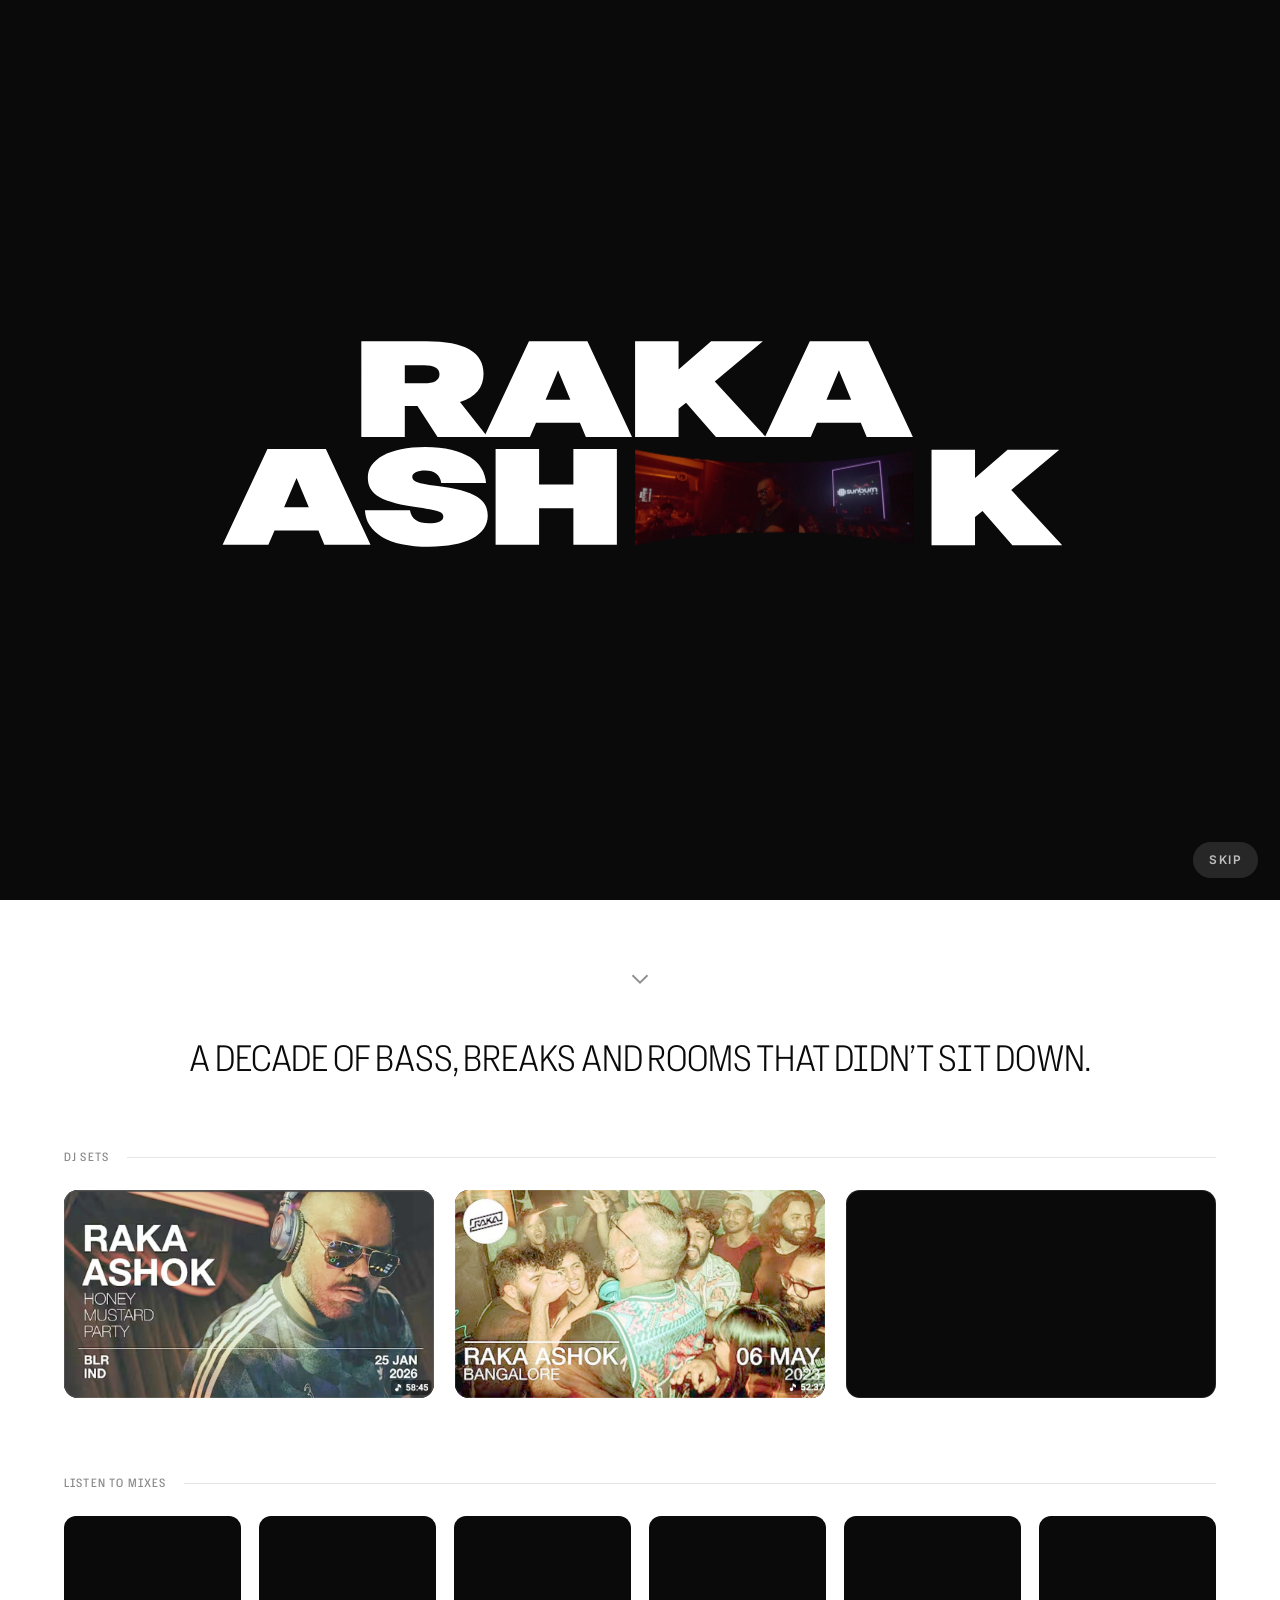
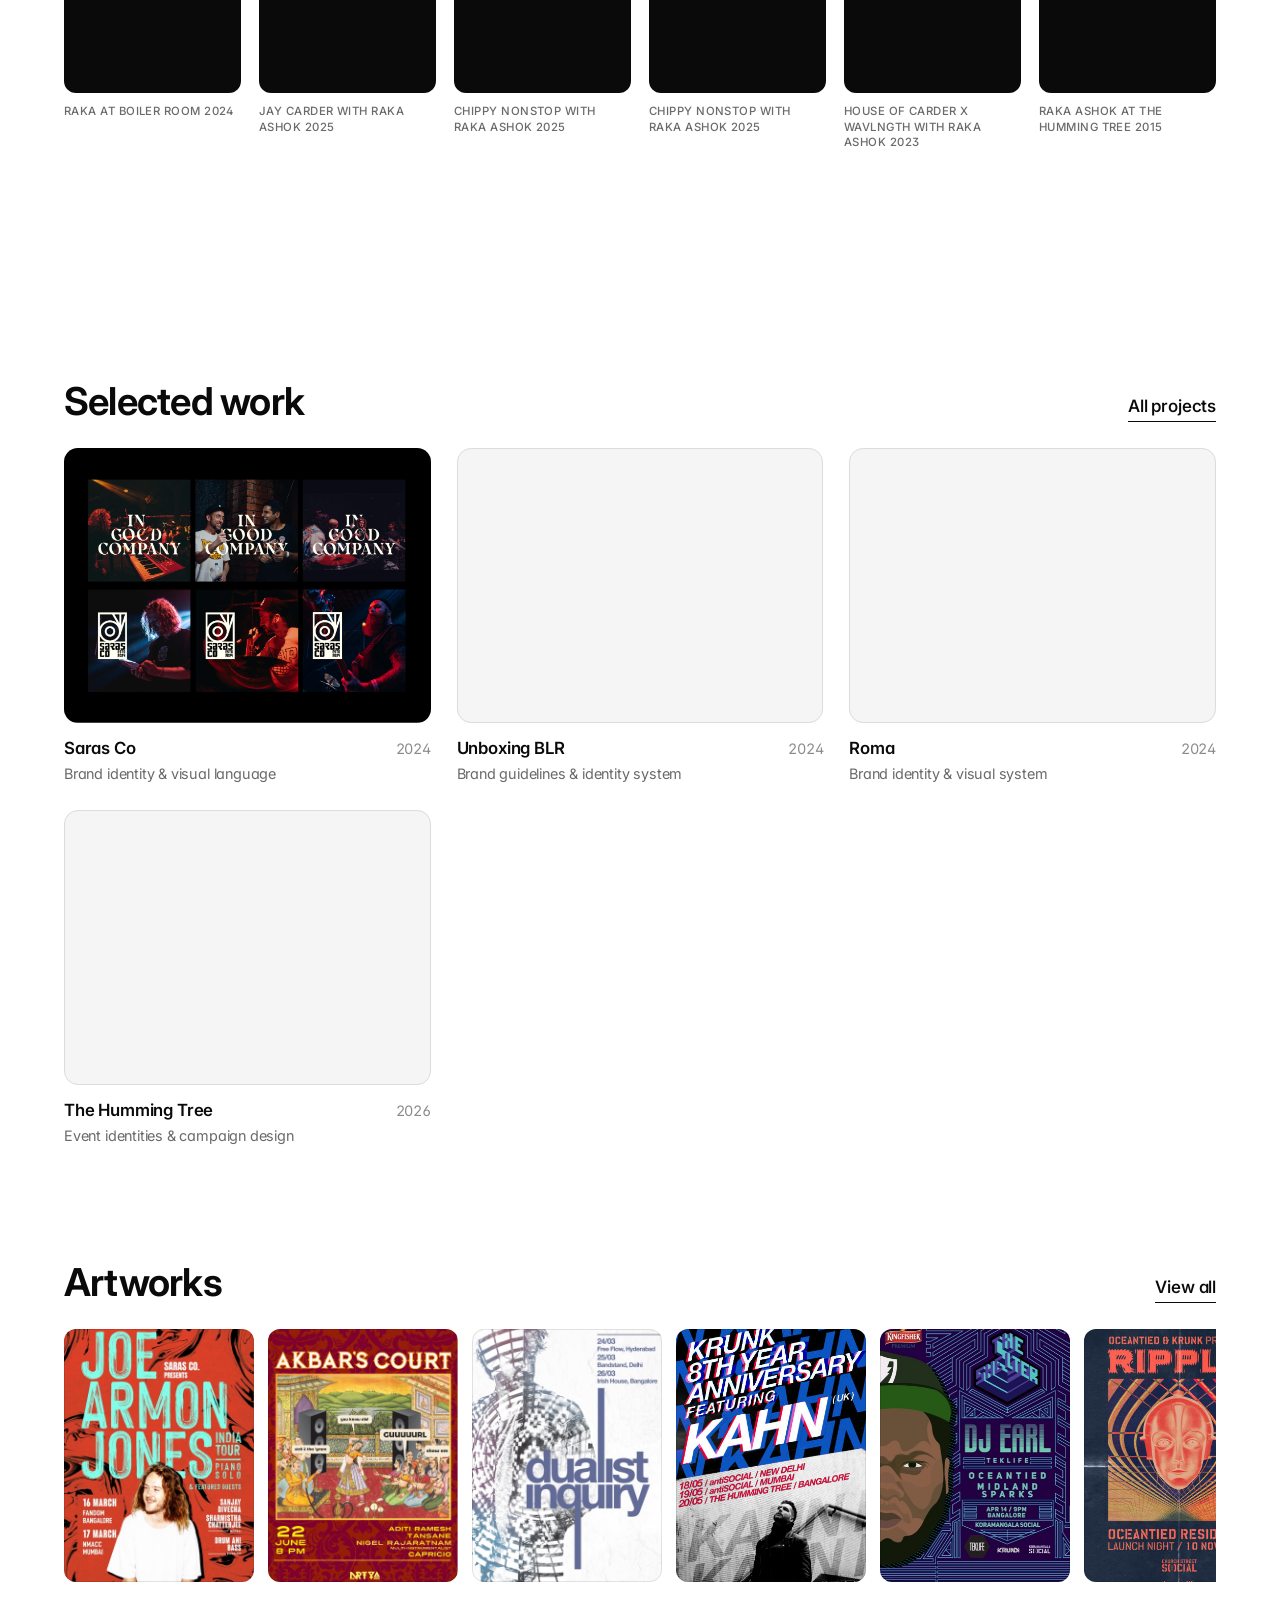
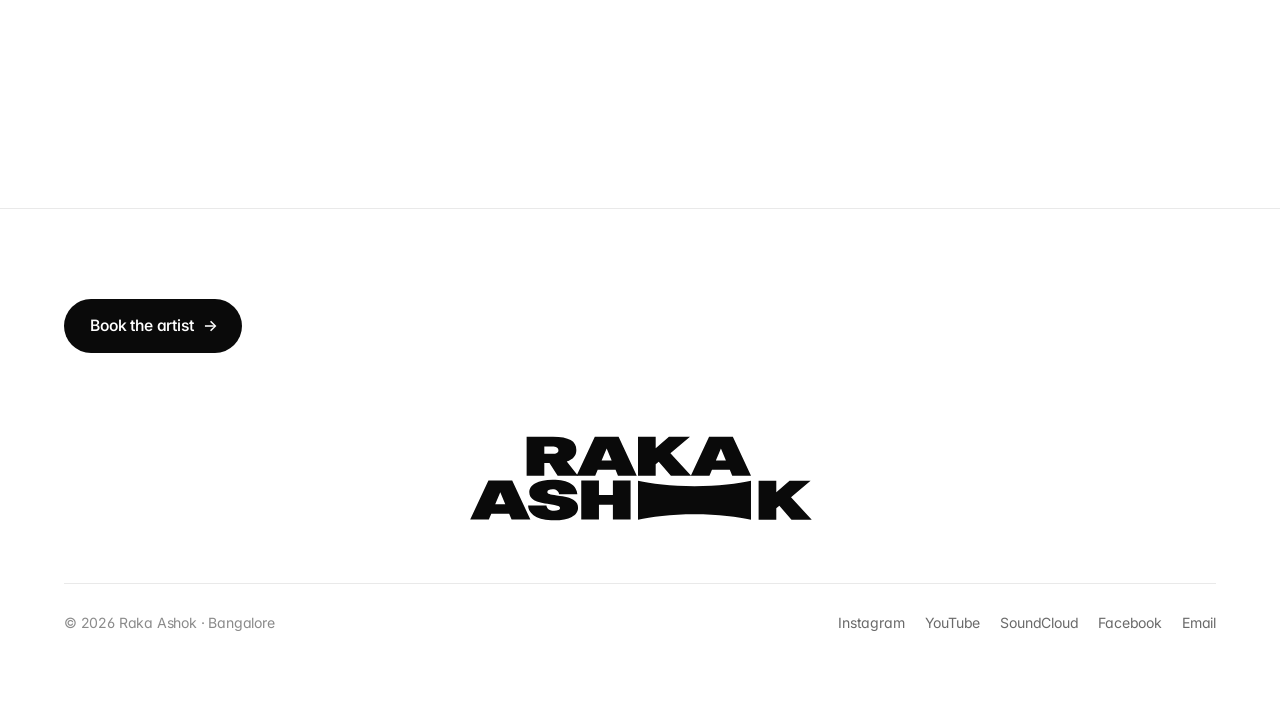
==== index.html @ 62224db3 "Homepage music section + per-song reactive tagline + footer logo - Replace homepage 'What I do' bloc" ====
<!doctype html>
<html lang="en">
<head>
<meta charset="utf-8">
<meta name="viewport" content="width=device-width, initial-scale=1">
<script>try{var t=localStorage.getItem("raka-theme")||(matchMedia("(prefers-color-scheme:dark)").matches?"dark":"light");document.documentElement.setAttribute("data-theme",t);}catch(e){}</script>
<script>try{var d=document.documentElement,p=location.pathname,home=(p===""||p==="/"||/index\.html$/.test(p));if(home){d.classList.add("tag-pending");var force=/intro/.test(location.search);if((force||!sessionStorage.getItem("raka-hero-seen"))&&!matchMedia("(prefers-reduced-motion:reduce)").matches&&!(navigator.connection&&navigator.connection.saveData)){d.classList.add("intro-on");}setTimeout(function(){d.classList.remove("tag-pending","intro-on","letters-in","hero-opening");},9000);}}catch(e){}</script>
<title>Raka Ashok - DJ · Producer · Designer, Bangalore</title>
<meta name="description" content="Raka Ashok - producer, DJ and visual artist from Bangalore. Selected design work and gig posters.">
<link rel="preconnect" href="https://fonts.googleapis.com">
<link rel="preconnect" href="https://fonts.gstatic.com" crossorigin>
<link href="https://fonts.googleapis.com/css2?family=Inter:opsz,wght@14..32,100..900&display=swap" rel="stylesheet">

<link rel="stylesheet" href="css/style.css?v=26">
</head>
<body data-page="home">

<nav class="nav">
  <div class="nav__inner">
    <a class="nav__brand" href="index.html" aria-label="Raka Ashok"><span class="nav__logo"></span></a>
    <div class="nav__links">
      <a class="navlink" data-nav="music" href="music.html">Music</a>
      <a class="navlink" data-nav="work" href="work.html">Design</a>
      <a class="navlink" data-nav="about" href="about.html">About</a>
      <a class="navlink" data-nav="book" href="book.html">Book Now</a>
    </div>
  </div>
</nav>

<header class="hero hero--video">
  <div class="hero__bg"><video class="hero__video" autoplay muted loop playsinline preload="none"></video></div>
  <div class="hero__scrim" aria-hidden="true"></div>
  <div class="hero__frame" aria-hidden="true"></div>
  <h1 class="hero-tagline"><span class="t-line">Local flavor.</span> <span class="t-line">Global sound.<span class="tm">&trade;</span></span></h1>
  <button class="hero-sound" id="hero-sound" type="button" aria-pressed="false" aria-label="Play sound">
    <span class="ico-off" aria-hidden="true"><svg viewBox="0 0 24 24" fill="none" stroke="currentColor" stroke-width="1.7" stroke-linecap="round" stroke-linejoin="round"><path d="M11 5 6 9H2v6h4l5 4z"/><path d="m17 9 6 6M23 9l-6 6"/></svg></span>
    <span class="ico-on" aria-hidden="true"><svg viewBox="0 0 24 24" fill="none" stroke="currentColor" stroke-width="1.7" stroke-linecap="round" stroke-linejoin="round"><path d="M11 5 6 9H2v6h4l5 4z"/><path d="M15.5 8.5a5 5 0 0 1 0 7M19 5a9 9 0 0 1 0 14"/></svg></span>
  </button>
</header>

<section class="section container music-feature">
  <div class="mf-chev reveal" aria-hidden="true">
    <svg viewBox="0 0 24 24"><path d="M6 9l6 6 6-6"/></svg>
  </div>
  <h2 class="mf-headline reveal">A decade of bass, breaks and rooms that didn&rsquo;t sit down.</h2>

  <div class="mf-group">
    <div class="mf-label reveal"><span class="eyebrow">DJ Sets</span><span class="mf-rule"></span></div>
    <div class="setgrid">
      <a class="setcard reveal" href="https://youtu.be/71pNGck-4cw" target="_blank" rel="noopener" data-yt="71pNGck-4cw" aria-label="RAKA ASHOK — Honey Mustard Party (BLR IND, 25 Jan 2026) — watch on YouTube">
        <div class="setcard__media"><img src="assets/sets/honey-mustard.jpg" alt="RAKA ASHOK — Honey Mustard Party, BLR IND, 25 Jan 2026" loading="lazy" decoding="async"></div>
      </a>
      <a class="setcard reveal" href="https://youtu.be/4NB053q6LBg" target="_blank" rel="noopener" data-yt="4NB053q6LBg" aria-label="RAKA ASHOK — Bangalore, 06 May 2023 — watch on YouTube">
        <div class="setcard__media"><img src="assets/sets/bangalore.jpg" alt="RAKA ASHOK — Bangalore, 06 May 2023" loading="lazy" decoding="async"></div>
      </a>
      <a class="setcard reveal" href="https://www.youtube.com/watch?v=XZlwCOrKuPQ" target="_blank" rel="noopener" data-yt="XZlwCOrKuPQ" aria-label="#250 RAKA ASHOK — watch on YouTube">
        <div class="setcard__media"><img src="assets/sets/raka-250.jpg" alt="#250 RAKA ASHOK" loading="lazy" decoding="async"></div>
      </a>
    </div>
  </div>

  <div class="mf-group">
    <div class="mf-label reveal"><span class="eyebrow">Listen to mixes</span><span class="mf-rule"></span></div>
    <div class="mixgrid">
      <a class="mixcard reveal" href="https://on.soundcloud.com/SwQcD4MPHniokV2d7" target="_blank" rel="noopener">
        <div class="mixcard__media"><img src="assets/mixes/boiler-room.jpg" alt="Raka at Boiler Room 2024" loading="lazy" decoding="async"></div>
        <span class="mixcard__cap">Raka at Boiler Room 2024</span>
      </a>
      <a class="mixcard reveal" href="https://on.soundcloud.com/ae4zK8g5uhGb5LLFA" target="_blank" rel="noopener">
        <div class="mixcard__media"><img src="assets/mixes/jay-carder.jpg" alt="Jay Carder with Raka Ashok 2025" loading="lazy" decoding="async"></div>
        <span class="mixcard__cap">Jay Carder with Raka Ashok 2025</span>
      </a>
      <a class="mixcard reveal" href="https://on.soundcloud.com/gCxZFDzhPVhD7sQbA" target="_blank" rel="noopener">
        <div class="mixcard__media"><img src="assets/mixes/chippy-nonstop.jpg" alt="Chippy Nonstop with Raka Ashok 2025" loading="lazy" decoding="async"></div>
        <span class="mixcard__cap">Chippy Nonstop with Raka Ashok 2025</span>
      </a>
      <a class="mixcard reveal" href="https://soundcloud.com/rakaashok" target="_blank" rel="noopener" data-flag="4nc-radio-026">
        <div class="mixcard__media"><img src="assets/mixes/4nc-radio.jpg" alt="4NC¥ Radio 026 — Raka Ashok" loading="lazy" decoding="async"></div>
        <span class="mixcard__cap">Chippy Nonstop with Raka Ashok 2025</span>
      </a>
      <a class="mixcard reveal" href="https://soundcloud.com/jaycarder/house-of-carder-x-wavlngth-with-raka-ashok-310123" target="_blank" rel="noopener">
        <div class="mixcard__media"><img src="assets/mixes/house-of-carder.jpg" alt="House of Carder x Wavlngth with Raka Ashok 2023" loading="lazy" decoding="async"></div>
        <span class="mixcard__cap">House of Carder x Wavlngth with Raka Ashok 2023</span>
      </a>
      <a class="mixcard reveal" href="https://soundcloud.com/rakaashok/raka-vol003-humming-tree" target="_blank" rel="noopener">
        <div class="mixcard__media"><img src="assets/mixes/humming-tree.jpg" alt="Raka Ashok at the Humming Tree 2015" loading="lazy" decoding="async"></div>
        <span class="mixcard__cap">Raka Ashok at the Humming Tree 2015</span>
      </a>
    </div>
  </div>
</section>

<section class="section container">
  <div class="reveal" style="display:flex;justify-content:space-between;align-items:end;gap:20px;margin-bottom:26px">
    <h2 class="h2">Selected work</h2>
    <a class="link-line" href="work.html">All projects</a>
  </div>
  <div class="wtiles" id="work-list"></div>
</section>

<section class="section container" style="padding-top:0">
  <div class="reveal" style="display:flex;justify-content:space-between;align-items:end;gap:20px;margin-bottom:26px">
    <h2 class="h2">Artworks</h2>
    <a class="link-line" href="posters.html">View all</a>
  </div>
  <div class="strip" data-strip></div>
</section>

<footer class="footer">
  <div class="container footer__inner">
    <div class="footer__cta reveal">
      <a class="btn" href="book.html">Book the artist <span class="arr">&rarr;</span></a>
    </div>
  <div class="footer__sign-wrap reveal">
    <span class="footer__sign" role="img" aria-label="Raka Ashok"></span>
  </div>
    <div class="footer__bottom">
      <span>© <span data-year></span> Raka Ashok · Bangalore</span>
      <div class="footer__links">
        <a href="https://www.instagram.com/rakaflacka" target="_blank" rel="noopener">Instagram</a>
        <a href="https://www.youtube.com/rakaashok" target="_blank" rel="noopener">YouTube</a>
        <a href="https://soundcloud.com/rakaashok" target="_blank" rel="noopener">SoundCloud</a>
        <a href="https://www.facebook.com/rakamusic" target="_blank" rel="noopener">Facebook</a>
        <a href="mailto:beatsbyraka@gmail.com">Email</a>
      </div>
    </div>
  </div>
</footer>

<script src="js/data.js?v=4"></script>
<div class="intro" id="intro" aria-hidden="true">
  <div class="intro__stage">
    <div class="lockup intro__lockup">
      <span class="lockup__letters" id="introLetters"></span>
      <span class="lockup__lens" id="introO"></span>
    </div>
    <div class="intro__fly" id="introFly">
      <video id="introVideo" autoplay muted loop playsinline preload="auto"></video>
    </div>
  </div>
  <button class="intro__skip" id="introSkip" type="button">Skip</button>
</div>

<script src="js/site.js?v=3"></script>
<script src="js/intro.js?v=5"></script>
<script src="js/work.js?v=4"></script>
<script src="js/posters.js"></script>
<script src="js/sets-hover.js?v=2"></script>
<iframe id="hero-sc" title="Raka Ashok audio" allow="autoplay" tabindex="-1" aria-hidden="true"
  style="position:fixed;left:-9999px;top:-9999px;width:1px;height:1px;border:0"
  src="https://w.soundcloud.com/player/?url=https%3A%2F%2Fsoundcloud.com%2Frakaashok&visual=false&auto_play=false&buying=false&sharing=false&download=false&show_artwork=false&show_comments=false&show_playcount=false&show_user=false"></iframe>
<script src="js/music.js"></script>
<script src="https://w.soundcloud.com/player/api.js"></script>
<script src="js/react-map.js?v=2"></script>
<script src="js/hero-sound.js?v=7"></script>
</body>
</html>
---- css/style.css ----
/* ============================================================
   Raka Ashok — portfolio
   Swiss / International Typographic system · black & white · Inter
   ============================================================ */

@font-face{font-family:"Hubot Sans VF";font-weight:200 900;font-style:normal;font-display:swap;
  src:url("../assets/fonts/HubotSansVF-subset.woff2") format("woff2")}
@font-face{font-family:"Hubot SemiCond";font-weight:300;font-style:normal;font-display:swap;
  src:url("../assets/fonts/HubotSans_SemiCondensed-Light.ttf") format("truetype")}
@font-face{font-family:"Hubot SemiCond";font-weight:500;font-style:normal;font-display:swap;
  src:url("../assets/fonts/HubotSans_SemiCondensed-Medium.ttf") format("truetype")}
@font-face{font-family:"Hubot SemiCond";font-weight:600;font-style:normal;font-display:swap;
  src:url("../assets/fonts/HubotSans_SemiCondensed-SemiBold.ttf") format("truetype")}

:root{
  --bg:#ffffff;
  --bg-soft:#f5f5f5;
  --ink:#0a0a0a;
  --ink-2:#222222;
  --muted:#8b8b8b;
  --muted-2:#6a6a6a;
  --line:#e9e9e9;
  --fill:#f3f3f3;
  --fill-2:#eaeaea;
  --black:#0a0a0a;
  --btn-bg:#0a0a0a;
  --btn-fg:#ffffff;
  --raised:#ffffff;
  --glass-rgb:255,255,255;
  color-scheme:light;

  --container:1280px;
  --gutter:clamp(20px, 5vw, 64px);
  --radius:999px;
  --img-line:rgba(0,0,0,.1);

  --ease:cubic-bezier(.22,.61,.36,1);

  --fs-display:clamp(2.8rem, 9vw, 6.5rem);
  --fs-h1:clamp(2.2rem, 6.2vw, 4.4rem);
  --fs-h2:clamp(1.5rem, 3.4vw, 2.4rem);
  --fs-lead:clamp(1.1rem, 2.3vw, 1.6rem);
  --fs-body:1.0625rem;
  --fs-cap:0.84rem;
  --fs-label:0.72rem;
}

[data-theme="dark"]{
  --bg:#0b0b0b;
  --bg-soft:#161616;
  --ink:#f4f4f4;
  --ink-2:#dcdcdc;
  --muted:#8f8f8f;
  --muted-2:#b2b2b2;
  --line:#272727;
  --fill:#1a1a1a;
  --fill-2:#262626;
  --btn-bg:#f4f4f4;
  --btn-fg:#0a0a0a;
  --raised:#2c2c2c;
  --img-line:rgba(255,255,255,.1);
  --glass-rgb:14,14,14;
  color-scheme:dark;
}

*,*::before,*::after{box-sizing:border-box;margin:0;padding:0}

html{-webkit-text-size-adjust:100%;scroll-behavior:smooth}

body{
  font-family:"Inter","Inter Placeholder",system-ui,-apple-system,sans-serif;
  font-feature-settings:"cv11","ss01","liga","calt";
  background:var(--bg);
  color:var(--ink);
  font-size:var(--fs-body);
  line-height:1.55;
  letter-spacing:-0.011em;
  -webkit-font-smoothing:antialiased;
  -moz-osx-font-smoothing:grayscale;
  text-rendering:optimizeLegibility;
  transition:background-color .35s var(--ease), color .35s var(--ease);
}

img{display:block;max-width:100%;height:auto}
a{color:inherit;text-decoration:none}
button{font:inherit;color:inherit;cursor:pointer;background:none;border:none}

.container{max-width:var(--container);margin:0 auto;padding-inline:var(--gutter)}

/* ---------- type ---------- */
.eyebrow{
  font-size:var(--fs-label);
  text-transform:uppercase;
  letter-spacing:.16em;
  font-weight:600;
  color:var(--muted);
}
.display{font-size:var(--fs-display);font-weight:700;line-height:.96;letter-spacing:-.035em}
h1,.h1{font-size:var(--fs-h1);font-weight:700;line-height:1.02;letter-spacing:-.03em}
h2,.h2{font-size:var(--fs-h2);font-weight:650;line-height:1.08;letter-spacing:-.02em}
.lead{font-size:var(--fs-lead);line-height:1.32;color:var(--muted-2);font-weight:420;letter-spacing:-.015em;max-width:30ch}
.muted{color:var(--muted)}
.display,h1,.h1,h2,.h2,h3{text-wrap:balance}
p,.lead,figcaption,li,blockquote{text-wrap:pretty}

/* ---------- nav ---------- */
.nav{
  position:sticky;top:0;z-index:50;
  backdrop-filter:saturate(180%) blur(18px);
  -webkit-backdrop-filter:saturate(180%) blur(18px);
  background:rgba(var(--glass-rgb),.72);
  border-bottom:1px solid transparent;
  transition:border-color .3s var(--ease), background .3s var(--ease);
}
.nav.is-scrolled{border-color:var(--line)}
.nav__inner{
  max-width:var(--container);margin:0 auto;
  padding:14px var(--gutter);
  display:flex;align-items:center;justify-content:space-between;gap:12px;flex-wrap:wrap;
}
.nav__brand{
  display:inline-flex;align-items:center;
  padding:6px;border-radius:14px;
  transition:opacity .25s var(--ease), scale .15s var(--ease);
}
.nav__brand:hover{opacity:.7}
.nav__brand:active{scale:.96}
.nav__logo{display:block;height:clamp(26px,3.4vw,34px);aspect-ratio:2130/571;width:auto;
  background-color:var(--ink);
  -webkit-mask:url(../assets/raka-logo.svg) center/contain no-repeat;
  mask:url(../assets/raka-logo.svg) center/contain no-repeat}
.nav__links{display:flex;align-items:center;justify-content:flex-end;gap:clamp(14px,2.2vw,30px);flex-wrap:wrap}
.pill{
  padding:9px 16px;border-radius:var(--radius);
  background:var(--fill);color:var(--ink-2);
  font-size:.92rem;font-weight:500;
  transition:background .22s var(--ease),color .22s var(--ease),transform .22s var(--ease),scale .15s var(--ease);
  white-space:nowrap;
}
.pill:hover{background:var(--fill-2);transform:translateY(-1px)}
.pill:active{scale:.96}
.pill.is-active{background:var(--btn-bg);color:var(--btn-fg)}
.pill--icon{padding:0;width:38px;height:38px;display:inline-flex;align-items:center;justify-content:center}
.pill--icon svg{display:block;width:17px;height:17px}

/* ---------- buttons ---------- */
.btn{
  display:inline-flex;align-items:center;gap:.6em;
  padding:15px 26px;border-radius:var(--radius);
  background:var(--btn-bg);color:var(--btn-fg);font-weight:550;font-size:.98rem;
  letter-spacing:-.01em;
  transition:transform .25s var(--ease),opacity .25s var(--ease),background .25s var(--ease),scale .15s var(--ease);
}
.btn:has(.arr){padding-right:24px}
.btn:hover{transform:translateY(-2px)}
.btn:active{transform:translateY(0);scale:.96}
.btn .arr{transition:transform .3s var(--ease)}
.btn:hover .arr{transform:translateX(4px)}
.btn--ghost{background:transparent;color:var(--ink);border:1px solid var(--line)}
.btn--ghost:hover{background:var(--fill)}

/* ---------- sections / rhythm ---------- */
.section{padding-block:clamp(56px,9vw,130px)}
.page-head{padding-top:clamp(48px,9vw,120px);padding-bottom:clamp(28px,5vw,60px)}
.page-head .lead{margin-top:clamp(18px,2.4vw,30px)}

/* ---------- work / index rows ---------- */
.rows{display:flex;flex-direction:column;gap:10px}
.row{
  display:grid;grid-template-columns:1fr auto;align-items:center;gap:16px;
  padding:clamp(18px,2.6vw,30px) clamp(20px,2.6vw,30px);
  background:var(--fill);border-radius:18px;
  transition:background .28s var(--ease),transform .28s var(--ease);
}
.row:hover{background:var(--fill-2);transform:translateX(4px)}
.row__title{font-size:clamp(1.15rem,2.4vw,1.7rem);font-weight:600;letter-spacing:-.02em}
.row__meta{display:flex;gap:18px;align-items:baseline;color:var(--muted-2);font-size:.95rem}
.row__meta .yr{color:var(--muted)}
.row .arr{color:var(--muted);transition:transform .3s var(--ease),color .3s var(--ease)}
.row:hover .arr{transform:translateX(5px);color:var(--ink)}
.row__role{display:none}
@media(min-width:720px){.row__role{display:inline}}

/* ---------- what I do (services grid) ---------- */
.services{display:grid;grid-template-columns:1fr;gap:1px;margin-top:clamp(22px,3vw,38px);
  background:var(--line);border:1px solid var(--line);border-radius:16px;overflow:hidden}
@media(min-width:680px){.services{grid-template-columns:repeat(2,1fr)}}
@media(min-width:1000px){.services{grid-template-columns:repeat(3,1fr)}}
.service{background:var(--bg);padding:clamp(22px,2.6vw,34px);transition:background .25s var(--ease)}
.service:hover{background:var(--fill)}
.service h3{font-size:1.05rem;font-weight:600;letter-spacing:-.01em;margin-bottom:7px}
.service p{color:var(--muted-2);font-size:.95rem;line-height:1.5}

/* ---------- work page groupings ---------- */
.worklist-group{padding-top:clamp(36px,5vw,60px)}
.worklist-group:first-of-type{padding-top:0}
.worklist-group>.eyebrow{display:block;margin-bottom:16px}

/* ---------- project article ---------- */
.back{display:inline-flex;align-items:center;gap:.5em;color:var(--muted-2);font-size:.92rem;
  transition:color .2s var(--ease),gap .2s var(--ease)}
.back:hover{color:var(--ink);gap:.7em}
.proj-head{padding-top:clamp(30px,5vw,60px);padding-bottom:clamp(34px,6vw,72px)}
.proj-head .display{margin:.18em 0 .35em}
.proj-meta{display:flex;flex-wrap:wrap;gap:10px 26px;color:var(--muted-2);font-size:.95rem;
  border-top:1px solid var(--line);padding-top:22px;margin-top:30px}
.proj-meta span b{font-weight:600;color:var(--ink)}
.proj-intro{font-size:clamp(1.15rem,2.3vw,1.7rem);line-height:1.4;font-weight:420;
  letter-spacing:-.018em;max-width:32ch;color:var(--ink-2)}

.slides{display:flex;flex-direction:column;gap:clamp(46px,8vw,110px);padding-bottom:clamp(40px,7vw,90px)}
.slide{}
.slide__img{
  border-radius:14px;overflow:hidden;background:var(--bg-soft);
  outline:1px solid var(--img-line);outline-offset:-1px;
  box-shadow:0 1px 2px rgba(0,0,0,.02);
}
.slide__img img{width:100%}
.slide__cap{
  display:flex;gap:14px;margin-top:18px;max-width:62ch;
  color:var(--muted-2);font-size:var(--fs-cap);line-height:1.5;letter-spacing:0;
}
.slide__cap .n{flex:none;color:var(--muted);font-variant-numeric:tabular-nums;
  font-weight:500;padding-top:.05em}
.slide--divider .slide__img{border:none;background:none;box-shadow:none}
.slide--divider{text-align:center}

.proj-next{border-top:1px solid var(--line);padding-block:clamp(40px,6vw,80px);
  display:flex;flex-wrap:wrap;align-items:center;justify-content:space-between;gap:24px}

/* ---------- project: grouped sub-identities (The Humming Tree) ---------- */
.tht-group{padding-bottom:clamp(44px,7vw,86px)}
.tht-group .eyebrow{display:block}
.tht-text{font-size:clamp(1.05rem,2.1vw,1.45rem);line-height:1.4;color:var(--ink-2);
  max-width:48ch;margin:12px 0 24px;font-weight:420;letter-spacing:-.015em}
.tht-grid{columns:2;column-gap:clamp(10px,1.4vw,18px)}
@media(min-width:760px){.tht-grid{columns:3}}
.tht-card{break-inside:avoid;margin-bottom:clamp(10px,1.4vw,18px);border-radius:12px;
  overflow:hidden;background:var(--bg-soft);outline:1px solid var(--img-line);outline-offset:-1px}
.tht-card img{display:block;width:100%;height:auto}

/* ---------- posters ---------- */
.posters-bar{
  position:sticky;top:64px;z-index:20;
  display:flex;align-items:center;justify-content:space-between;gap:16px;flex-wrap:wrap;
  padding-block:14px;margin-bottom:8px;
  background:rgba(var(--glass-rgb),.82);backdrop-filter:blur(12px);-webkit-backdrop-filter:blur(12px);
}
.posters-bar .count{color:var(--muted);font-size:.9rem;font-variant-numeric:tabular-nums}
.seg{display:inline-flex;gap:4px;background:var(--fill);padding:4px;border-radius:var(--radius)}
.seg button{
  display:inline-flex;align-items:center;gap:.4em;
  padding:8px 14px;border-radius:var(--radius);font-size:.85rem;font-weight:500;color:var(--muted-2);
  transition:background .2s var(--ease),color .2s var(--ease),scale .15s var(--ease);
}
.seg button:active{scale:.96}
.seg button svg{display:block}
.seg button.is-active{background:var(--raised);color:var(--ink);box-shadow:0 1px 3px rgba(0,0,0,.12)}

.grid{display:grid;gap:clamp(10px,1.4vw,18px)}
.grid[data-view="all"]{grid-template-columns:repeat(2,1fr)}
.grid[data-view="two"]{grid-template-columns:1fr}
@media(min-width:640px){
  .grid[data-view="all"]{grid-template-columns:repeat(3,1fr)}
  .grid[data-view="two"]{grid-template-columns:repeat(2,1fr)}
}
@media(min-width:980px){.grid[data-view="all"]{grid-template-columns:repeat(4,1fr)}}
@media(min-width:1240px){.grid[data-view="all"]{grid-template-columns:repeat(5,1fr)}}

.card{
  position:relative;border-radius:12px;overflow:hidden;cursor:pointer;
  background:var(--bg-soft);outline:1px solid var(--img-line);outline-offset:-1px;
  aspect-ratio:3/4;
}
.grid[data-view="two"] .card{aspect-ratio:auto}
.card__img{width:100%;height:100%;object-fit:cover;
  transition:transform .7s var(--ease);
}
.grid[data-view="two"] .card__img{height:auto;object-fit:contain;background:var(--bg-soft)}
.card:hover .card__img{transform:scale(1.035)}

.card__overlay{
  position:absolute;inset:0;display:flex;flex-direction:column;justify-content:flex-end;
  padding:16px;
  background:linear-gradient(to top,rgba(8,8,8,.82) 0%,rgba(8,8,8,.35) 42%,rgba(8,8,8,0) 72%);
  opacity:0;transition:opacity .35s var(--ease);
  color:#fff;
}
.card:hover .card__overlay,.card:focus-within .card__overlay{opacity:1}
.card__plus{
  position:absolute;top:12px;right:12px;width:26px;height:26px;border-radius:50%;
  background:rgba(255,255,255,.18);backdrop-filter:blur(4px);
  display:flex;align-items:center;justify-content:center;color:#fff;font-size:16px;line-height:1;
  transform:scale(.6) rotate(-90deg);opacity:0;transition:transform .4s var(--ease),opacity .35s var(--ease);
}
.card:hover .card__plus{transform:scale(1) rotate(0);opacity:1}
.card__title{
  font-size:.95rem;font-weight:600;letter-spacing:-.01em;
  transform:translateY(12px);opacity:0;transition:transform .45s var(--ease) .04s,opacity .4s var(--ease) .04s;
}
.card__cap{
  font-size:.8rem;line-height:1.45;color:rgba(255,255,255,.78);margin-top:5px;
  transform:translateY(14px);opacity:0;
  transition:transform .5s var(--ease) .12s,opacity .45s var(--ease) .12s;
  display:-webkit-box;-webkit-line-clamp:4;-webkit-box-orient:vertical;overflow:hidden;
}
.card:hover .card__title,.card:focus-within .card__title,
.card:hover .card__cap,.card:focus-within .card__cap{transform:translateY(0);opacity:1}
.card.is-tapped .card__overlay{opacity:1}
.card.is-tapped .card__title,.card.is-tapped .card__cap{transform:translateY(0);opacity:1}
.card.is-tapped .card__plus{transform:scale(1) rotate(0);opacity:1}

/* ---------- mobile poster stack (≤767px only) ---------- */
.pstack{display:none}
@media(max-width:767px){
  .pstack{display:block}
  .posters-bar{display:none}
  #grid{display:none}
}
.pstack{touch-action:pan-y;outline:none;overflow-x:clip;
  -webkit-user-select:none;user-select:none}
.pstack__stage{position:relative;height:clamp(450px,76vh,720px);margin:6px auto 0}
.pcard{position:absolute;left:50%;top:50%;will-change:transform,opacity;
  transition:transform .62s cubic-bezier(.22,1,.36,1), opacity .45s ease}
.pstack__stage.no-anim .pcard,.pstack__stage.is-dragging .pcard{transition:none}
.pcard img{display:block;height:clamp(360px,58vh,560px);width:auto;max-width:90vw;
  border-radius:5px;background:var(--bg-soft);
  box-shadow:0 1px 2px rgba(0,0,0,.05), 0 16px 34px rgba(0,0,0,.16);
  -webkit-user-drag:none;user-drag:none}
[data-theme="dark"] .pcard img{box-shadow:0 1px 2px rgba(0,0,0,.45), 0 18px 40px rgba(0,0,0,.6)}
.pstack__meta{display:flex;align-items:center;justify-content:space-between;gap:16px;
  max-width:90vw;margin:16px auto 0;color:var(--muted-2)}
.pstack__cap{font-size:.92rem;letter-spacing:-.01em;white-space:nowrap;overflow:hidden;text-overflow:ellipsis}
.pstack__count{font-size:.8rem;color:var(--muted);font-variant-numeric:tabular-nums;flex:none}
.pstack__hint{display:block;text-align:center;color:var(--muted);font-size:.78rem;margin-top:8px}
@media(prefers-reduced-motion:reduce){.pcard{transition:opacity .3s ease}}

/* ---------- lightbox ---------- */
.lb{
  position:fixed;inset:0;z-index:100;display:none;
  background:rgba(8,8,8,.97);
  flex-direction:column;
  opacity:0;transition:opacity .35s var(--ease);
}
.lb.is-open{display:flex;opacity:1}
.lb__top{display:flex;align-items:center;justify-content:space-between;
  padding:18px clamp(16px,4vw,40px);color:rgba(255,255,255,.7);font-size:.85rem;
  font-variant-numeric:tabular-nums;flex:none}
.lb__close{width:40px;height:40px;border-radius:50%;background:rgba(255,255,255,.1);
  display:flex;align-items:center;justify-content:center;color:#fff;
  transition:background .2s var(--ease),transform .2s var(--ease)}
.lb__close:hover{background:rgba(255,255,255,.22);transform:rotate(90deg)}
.lb__stage{flex:1;display:flex;align-items:center;justify-content:center;
  position:relative;padding:0 clamp(8px,5vw,80px);min-height:0}
.lb__img{max-width:100%;max-height:100%;object-fit:contain;border-radius:6px;
  box-shadow:0 30px 80px rgba(0,0,0,.5);
  opacity:0;transform:scale(.97);transition:opacity .45s var(--ease),transform .55s var(--ease)}
.lb__img.is-in{opacity:1;transform:scale(1)}
.lb__nav{position:absolute;top:50%;transform:translateY(-50%);
  width:clamp(40px,6vw,54px);height:clamp(40px,6vw,54px);border-radius:50%;
  background:rgba(255,255,255,.1);color:#fff;display:flex;align-items:center;justify-content:center;
  transition:background .2s var(--ease)}
.lb__nav:hover{background:rgba(255,255,255,.24)}
.lb__nav--prev{left:clamp(8px,2vw,26px)}
.lb__nav--next{right:clamp(8px,2vw,26px)}
.lb__cap{flex:none;text-align:center;color:#fff;padding:20px clamp(16px,5vw,40px) 34px;
  max-width:64ch;margin:0 auto}
.lb__cap h3{font-size:1.05rem;font-weight:600;letter-spacing:-.01em;
  opacity:0;transform:translateY(10px);transition:opacity .5s var(--ease) .1s,transform .5s var(--ease) .1s}
.lb__cap p{font-size:.9rem;color:rgba(255,255,255,.72);line-height:1.5;margin-top:6px;
  opacity:0;transform:translateY(12px);transition:opacity .55s var(--ease) .2s,transform .55s var(--ease) .2s}
.lb.cap-in .lb__cap h3,.lb.cap-in .lb__cap p{opacity:1;transform:translateY(0)}

/* ---------- about ---------- */
.about-grid{display:grid;gap:clamp(34px,5vw,64px);grid-template-columns:1fr}
@media(min-width:900px){.about-grid{grid-template-columns:1.4fr .9fr}}
.about-body p{font-size:clamp(1.15rem,2.2vw,1.6rem);line-height:1.42;letter-spacing:-.018em;
  color:var(--ink-2);font-weight:420;max-width:34ch}
.about-body p+p{margin-top:1.1em}
.facts{border-top:1px solid var(--line)}
.fact{display:grid;grid-template-columns:1fr 1.4fr;gap:14px;padding:16px 0;border-bottom:1px solid var(--line)}
.fact dt{font-size:var(--fs-label);text-transform:uppercase;letter-spacing:.12em;color:var(--muted);font-weight:600}
.fact dd{font-size:.98rem;color:var(--ink-2)}
.fact dd a{border-bottom:1px solid var(--line);transition:border-color .2s}
.fact dd a:hover{border-color:var(--ink)}

/* ---------- form ---------- */
.form{display:grid;gap:22px;max-width:620px}
.field{display:flex;flex-direction:column;gap:9px}
.field label{font-size:var(--fs-label);text-transform:uppercase;letter-spacing:.12em;color:var(--muted-2);font-weight:600}
.field input,.field textarea,.field select{
  font:inherit;color:var(--ink);background:var(--fill);border:1px solid transparent;
  border-radius:14px;padding:15px 18px;transition:border-color .2s var(--ease),background .2s var(--ease);
}
.field input:focus,.field textarea:focus,.field select:focus{
  outline:none;border-color:var(--ink);background:var(--bg)}
.field textarea{resize:vertical;min-height:130px}
.field--row{display:grid;gap:22px}
@media(min-width:620px){.field--row{grid-template-columns:1fr 1fr}}
.form__note{color:var(--muted);font-size:.9rem}
.form__ok{display:none;padding:18px 20px;border-radius:14px;background:var(--btn-bg);color:var(--btn-fg);font-size:.95rem}
.form__ok.show{display:block;animation:rise .5s var(--ease)}

/* ---------- featured strip (home) ---------- */
.strip{display:grid;grid-auto-flow:column;grid-auto-columns:minmax(190px,1fr);gap:14px;
  overflow-x:auto;scroll-snap-type:x mandatory;padding-bottom:8px;
  scrollbar-width:none}
.strip::-webkit-scrollbar{display:none}
.strip .card{scroll-snap-align:start}

/* ---------- footer ---------- */
.footer{border-top:1px solid var(--line);margin-top:clamp(40px,8vw,120px)}
.footer__inner{padding-block:clamp(48px,7vw,90px);display:grid;gap:40px}
.footer__cta{display:flex;flex-wrap:wrap;align-items:end;justify-content:space-between;gap:28px}
.footer__cta h2{max-width:14ch}
.footer__bottom{display:flex;flex-wrap:wrap;gap:14px 28px;justify-content:space-between;
  align-items:center;border-top:1px solid var(--line);padding-top:28px;color:var(--muted);font-size:.88rem}
.footer__links{display:flex;gap:20px;flex-wrap:wrap}
.footer__links a{color:var(--muted-2);transition:color .2s}
.footer__links a:hover{color:var(--ink)}
.footer__sign-wrap{display:flex;justify-content:center;padding:clamp(14px,3.5vw,40px) 0 clamp(6px,1.6vw,14px)}
.footer__sign{display:block;width:clamp(190px,34vw,360px);aspect-ratio:2130/571;max-width:84vw;
  background-color:var(--ink);
  -webkit-mask:url(../assets/raka-logo.svg) center/contain no-repeat;
  mask:url(../assets/raka-logo.svg) center/contain no-repeat}

/* ---------- scroll reveal ---------- */
.reveal{opacity:0;transform:translateY(22px);transition:opacity .8s var(--ease),transform .8s var(--ease)}
.reveal.in{opacity:1;transform:none}
@media(prefers-reduced-motion:reduce){
  .reveal{opacity:1;transform:none;transition:none}
  *{scroll-behavior:auto!important}
}

@keyframes rise{from{opacity:0;transform:translateY(10px)}to{opacity:1;transform:none}}

/* ---------- misc ---------- */
.hero{padding-top:clamp(46px,11vw,140px);padding-bottom:clamp(40px,8vw,90px);
  min-height:clamp(440px,64vh,760px);display:flex;flex-direction:column;justify-content:center;
  align-items:center;text-align:center}
.hero .lead{margin-top:clamp(20px,3vw,38px);max-width:36ch}
.hero>.reveal:nth-child(2){transition-delay:.08s}
.hero>.reveal:nth-child(3){transition-delay:.16s}
.hero-tagline{font-family:"Hubot Sans VF","Hubot SemiCond","Inter",system-ui,sans-serif;font-weight:300;font-variation-settings:"wght" 300;
  text-transform:uppercase;font-size:clamp(2.6rem,8.5vw,6.4rem);line-height:.96;
  letter-spacing:-.005em;color:var(--ink);text-wrap:balance}
.hero-tagline .tm{font-size:.26em;font-weight:300;vertical-align:super;margin-left:-.06em}
.hero-tagline .t-line{display:inline}
@media(max-width:768px){.hero-tagline .t-line{display:block}}
.hero-tagline.reveal{opacity:0;transform:translateY(20px);
  transition:opacity 1.1s var(--ease) .35s, transform 1.1s var(--ease) .35s}
.hero-tagline.reveal.in{opacity:1;transform:none}
.link-line{display:inline-flex;align-items:center;gap:.45em;font-weight:550;
  border-bottom:1px solid var(--ink);padding-bottom:2px;transition:gap .25s var(--ease)}
.link-line:hover{gap:.75em}
.divider-rule{height:1px;background:var(--line);border:0;margin:0}
.stack-sm{display:flex;flex-direction:column;gap:6px}

/* ---------- about: listen / soundcloud ---------- */
.listen{padding-top:clamp(40px,6vw,80px)}
.sc-embed{border-radius:14px;overflow:hidden;border:1px solid var(--line);
  background:var(--bg-soft);margin:16px 0 16px}
.sc-embed iframe{display:block;width:100%;height:420px;border:0}

/* ---------- about hero (a photo, seen first) ---------- */
.about-hero{margin-top:clamp(18px,2.6vw,30px)}
.about-hero img{width:100%;aspect-ratio:16/9;object-fit:cover;border-radius:16px;
  outline:1px solid var(--img-line);outline-offset:-1px;background:var(--bg-soft);display:block}

/* ---------- client belt (auto-scroll wordmark marquee, fading edges) ---------- */
.belt-section{padding-top:clamp(40px,6vw,80px)}
.belt{position:relative;overflow:hidden;margin-top:14px;padding-block:6px;
  -webkit-mask-image:linear-gradient(90deg,transparent 0,#000 7%,#000 93%,transparent 100%);
  mask-image:linear-gradient(90deg,transparent 0,#000 7%,#000 93%,transparent 100%)}
.belt__track{display:flex;width:max-content;animation:belt 55s linear infinite}
.belt:hover .belt__track{animation-play-state:paused}
.belt__item{display:inline-flex;align-items:center;white-space:nowrap;
  font-size:clamp(1.05rem,2.4vw,1.7rem);font-weight:600;letter-spacing:-.022em;color:var(--ink)}
.belt__item::before{content:"·";color:var(--muted);font-weight:400;
  margin:0 clamp(18px,2.6vw,38px)}
.belt__logo{height:26px;width:auto;max-width:96px;object-fit:contain;margin-right:11px;flex:none;
  opacity:.85}
.belt__name{white-space:nowrap}
@keyframes belt{from{transform:translateX(0)}to{transform:translateX(-50%)}}
@media(prefers-reduced-motion:reduce){.belt__track{animation:none}}

/* ---------- music tiles ---------- */
.music-grid{display:grid;grid-template-columns:repeat(2,1fr);gap:clamp(12px,1.6vw,20px);margin:18px 0 18px}
@media(min-width:640px){.music-grid{grid-template-columns:repeat(3,1fr)}}
@media(min-width:980px){.music-grid{grid-template-columns:repeat(4,1fr)}}
.mtile{cursor:pointer;text-align:left;display:block;width:100%}
.mtile__art{position:relative;display:block;aspect-ratio:1/1;border-radius:12px;overflow:hidden;
  background:var(--bg-soft);outline:1px solid var(--img-line);outline-offset:-1px}
.mtile__art img{width:100%;height:100%;object-fit:cover;transition:transform .6s var(--ease)}
.mtile:hover .mtile__art img{transform:scale(1.05)}
.mtile__play{position:absolute;inset:0;display:flex;align-items:center;justify-content:center;
  background:rgba(8,8,8,.26);opacity:0;transition:opacity .3s var(--ease)}
.mtile:hover .mtile__play,.mtile:focus-visible .mtile__play,.mtile.is-playing .mtile__play{opacity:1}
.mtile__play>span{width:50px;height:50px;border-radius:50%;background:rgba(255,255,255,.94);
  color:#0a0a0a;display:flex;align-items:center;justify-content:center;padding-left:3px;
  transform:scale(.8);transition:transform .3s var(--ease)}
.mtile:hover .mtile__play>span,.mtile.is-playing .mtile__play>span{transform:scale(1)}
.mtile__title{display:block;margin-top:11px;font-weight:550;font-size:.95rem;
  letter-spacing:-.01em;line-height:1.28}
.mtile.is-playing .mtile__title{text-decoration:underline;text-underline-offset:3px}
.mtile__meta{display:block;color:var(--muted);font-size:.8rem;margin-top:3px;
  font-variant-numeric:tabular-nums}

/* ---------- sticky soundcloud player ---------- */
.player{position:fixed;left:0;right:0;bottom:0;z-index:90;transform:translateY(125%);
  transition:transform .45s var(--ease);background:rgba(var(--glass-rgb),.97);
  backdrop-filter:saturate(160%) blur(12px);-webkit-backdrop-filter:saturate(160%) blur(12px);
  border-top:1px solid var(--line);box-shadow:0 -10px 40px rgba(0,0,0,.08)}
.player.show{transform:none}
.player__inner{max-width:var(--container);margin:0 auto;padding:10px var(--gutter);
  display:flex;align-items:center;gap:14px}
.player__inner iframe{flex:1;display:block;height:120px;border:0;border-radius:10px;min-width:0}
.player__close{flex:none;width:38px;height:38px;border-radius:50%;background:var(--fill);
  display:flex;align-items:center;justify-content:center;color:var(--ink);
  transition:background .2s var(--ease),transform .2s var(--ease)}
.player__close:hover{background:var(--fill-2);transform:rotate(90deg)}
body.player-open{padding-bottom:148px}
@media(max-width:768px){
  .player{backdrop-filter:none;-webkit-backdrop-filter:none;background:var(--bg)}
  .player__inner iframe{height:110px}
  body.player-open{padding-bottom:138px}
}

/* dark mode: lift grayscale client logos so they read on dark bg */
[data-theme="dark"] .belt__logo{filter:invert(1) grayscale(1) brightness(1.7) contrast(1.1)}

/* ---------- about: live / on-stage gallery ---------- */
.live{padding-top:clamp(40px,6vw,80px)}
.live-hero{border-radius:14px;overflow:hidden;background:var(--bg-soft);
  aspect-ratio:16/9;margin:16px 0 6px;outline:1px solid var(--img-line);outline-offset:-1px}
.live-hero img{width:100%;height:100%;object-fit:cover}
.live-cap{color:var(--muted);font-size:var(--fs-cap);margin:0 0 18px}
.live-grid{display:grid;grid-template-columns:repeat(2,1fr);gap:clamp(8px,1.1vw,14px)}
@media(min-width:760px){.live-grid{grid-template-columns:repeat(3,1fr)}}
.live-grid figure{overflow:hidden;border-radius:12px;background:var(--bg-soft);
  aspect-ratio:3/2;outline:1px solid var(--img-line);outline-offset:-1px}
.live-grid img{width:100%;height:100%;object-fit:cover;transition:transform .7s var(--ease)}
.live-grid figure:hover img{transform:scale(1.045)}

/* mobile: drop backdrop blur (cheap repaints = smoother scroll) */
@media(max-width:768px){
  .nav{backdrop-filter:none;-webkit-backdrop-filter:none;background:rgba(var(--glass-rgb),.94)}
  .posters-bar{backdrop-filter:none;-webkit-backdrop-filter:none;background:var(--bg);top:58px}
}


/* ============================================================
   RAKA ASHOK - full-bleed video hero
   ============================================================ */
.hero--video{position:relative;width:100%;min-height:100svh;padding:0;overflow:hidden;
  margin-top:calc(-1 * var(--nav-h,64px));
  display:flex;align-items:center;justify-content:center;text-align:center}
.hero__bg{position:absolute;inset:0;z-index:1;background:#0a0a0a}
.hero__video{width:100%;height:100%;object-fit:cover;display:block}
.hero__scrim{position:absolute;inset:0;z-index:2;pointer-events:none;
  background:linear-gradient(180deg,rgba(0,0,0,.5) 0%,rgba(0,0,0,.12) 26%,rgba(0,0,0,.12) 60%,rgba(0,0,0,.62) 100%),
             radial-gradient(130% 90% at 50% 42%,rgba(0,0,0,0) 38%,rgba(0,0,0,.42) 100%)}
.hero__frame{position:absolute;inset:clamp(16px,3vw,40px);z-index:3;pointer-events:none}
.hero__frame::before,.hero__frame::after{content:"";position:absolute;
  width:clamp(26px,3.6vw,54px);height:clamp(26px,3.6vw,54px);border:2px solid rgba(255,255,255,.92)}
.hero__frame::before{top:0;right:0;border-left:0;border-bottom:0}
.hero__frame::after{bottom:0;left:0;border-right:0;border-top:0}
.hero--video .hero-tagline{position:relative;z-index:4;color:#fff;max-width:none;
  font-size:clamp(1.7rem,5vw,4.4rem);line-height:1.04;
  text-shadow:0 2px 40px rgba(0,0,0,.45);padding:0 clamp(20px,5vw,64px)}

/* staged tagline reveal */
.hero-tagline{transition:opacity 1s var(--ease), transform 1s var(--ease)}
html.tag-pending .hero-tagline{opacity:0;transform:translateY(16px)}

/* first-visit cinematic entrance (the loader moment) */
html.hero-intro .hero__video{animation:heroVid 1800ms var(--ease) both}
@keyframes heroVid{from{transform:scale(1.14);filter:blur(8px) brightness(.55)}to{transform:scale(1);filter:none}}
html.hero-intro .hero__frame{opacity:0;animation:heroFade 700ms var(--ease) 850ms both}
@keyframes heroFade{to{opacity:1}}

/* nav transparent over the hero (home, at top) */
body[data-page="home"] .nav:not(.is-scrolled){background:transparent;backdrop-filter:none;-webkit-backdrop-filter:none;border-color:transparent}
body[data-page="home"] .nav:not(.is-scrolled) .nav__logo{background:#fff}
body[data-page="home"] .nav:not(.is-scrolled) .navlink{color:rgba(255,255,255,.85)}
body[data-page="home"] .nav:not(.is-scrolled) .navlink:hover,body[data-page="home"] .nav:not(.is-scrolled) .navlink.is-active{color:#fff}

@media(prefers-reduced-motion:reduce){
  html.hero-intro .hero__video{animation:none}
  html.tag-pending .hero-tagline{opacity:1;transform:none}
}


/* ============================================================
   RAKA ASHOK - first-visit loader (flip -> open to full-bleed)
   ============================================================ */
.lockup{position:relative;display:block;width:100%;aspect-ratio:2130/571;line-height:0}
.lockup__letters{position:absolute;inset:0;background:var(--ink);
  -webkit-mask:url(../assets/raka-logo-letters.svg) center/contain no-repeat;
  mask:url(../assets/raka-logo-letters.svg) center/contain no-repeat}
.lockup__lens{position:absolute;left:49.441%;top:49.855%;width:31.559%;height:40.549%;overflow:hidden;
  -webkit-mask:url(../assets/raka-portal.svg) center/contain no-repeat;
  mask:url(../assets/raka-portal.svg) center/contain no-repeat}
.lockup__lens video{width:100%;height:100%;object-fit:cover;display:block}

#intro{display:none}
html.intro-on #intro{display:block}
html.intro-on,html.intro-on body{overflow:hidden}
.intro{position:fixed;inset:0;z-index:200;background:#0a0a0a;transition:opacity .55s var(--ease)}
.intro.is-out{opacity:0;pointer-events:none}
.intro__stage{position:absolute;inset:0;perspective:1500px}
.intro__lockup{position:absolute;left:50%;top:50%;transform:translate(-50%,-50%);width:min(880px,90vw)}
.intro__lockup .lockup__letters{background:#fff;opacity:0}
html.letters-in .intro__lockup .lockup__letters{opacity:1;transition:opacity .6s var(--ease)}
.intro__fly{position:absolute;left:50%;top:50%;transform:translate(-50%,-50%);
  width:min(66vmin,560px);aspect-ratio:672.206/231.533;overflow:hidden;background:#000;
  transform-style:preserve-3d;backface-visibility:hidden;will-change:transform,filter;
  -webkit-mask:url(../assets/raka-portal.svg) center/contain no-repeat;
  mask:url(../assets/raka-portal.svg) center/contain no-repeat}
.intro__fly video{width:100%;height:100%;object-fit:cover;display:block}
.intro__skip{position:fixed;bottom:22px;right:22px;z-index:201;font-size:.74rem;letter-spacing:.12em;
  text-transform:uppercase;font-weight:600;color:rgba(255,255,255,.7);background:rgba(255,255,255,.12);
  padding:9px 16px;border-radius:999px;transition:color .2s var(--ease),background .2s var(--ease),scale .15s var(--ease)}
.intro__skip:hover{color:#fff;background:rgba(255,255,255,.2)}
.intro__skip:active{scale:.96}

/* hero subtle forward-zoom as the O opens into it */
html.hero-opening .hero__video{animation:heroOpen 900ms var(--ease) both}
@keyframes heroOpen{from{transform:scale(1.12)}to{transform:scale(1)}}

@media(prefers-reduced-motion:reduce){#intro{display:none!important}}

/* ---------- nav: plain-type links + theme toggle revealed on scroll ---------- */
.navlink{font-size:.95rem;font-weight:500;color:var(--ink-2);letter-spacing:-.01em;white-space:nowrap;transition:color .2s var(--ease)}
.navlink:hover{color:var(--ink)}
.navlink.is-active{color:var(--ink);font-weight:600}
#theme-toggle{width:34px;height:34px;display:none;align-items:center;justify-content:center;
  color:var(--ink-2);background:none;border:0;cursor:pointer;transition:color .2s var(--ease)}
#theme-toggle svg{display:block;width:18px;height:18px}
#theme-toggle:hover{color:var(--ink)}
.nav.is-scrolled #theme-toggle{display:inline-flex;animation:tgIn .3s var(--ease)}
@keyframes tgIn{from{opacity:0;transform:scale(.85)}to{opacity:1;transform:none}}
@media(max-width:560px){.nav__inner{padding-left:18px;padding-right:18px}.nav__links{gap:14px}.navlink{font-size:.82rem;letter-spacing:-.005em}.nav__links [data-nav="book"]{display:none}}

/* ---------- work/design tiles (thumbnail grid) ---------- */
.wtiles{display:grid;grid-template-columns:repeat(2,1fr);gap:clamp(14px,2vw,26px)}
@media(min-width:760px){.wtiles{grid-template-columns:repeat(3,1fr)}}
.wtile{display:block;color:inherit}
.wtile__img{display:block;aspect-ratio:4/3;border-radius:14px;overflow:hidden;background:var(--bg-soft);outline:1px solid var(--img-line);outline-offset:-1px}
.wtile__img img{width:100%;height:100%;object-fit:cover;transition:transform .6s var(--ease)}
.wtile:hover .wtile__img img{transform:scale(1.04)}
.wtile__row{display:flex;justify-content:space-between;align-items:baseline;gap:12px;margin-top:12px}
.wtile__title{font-size:1.05rem;font-weight:600;letter-spacing:-.01em}
.wtile__yr{color:var(--muted);font-size:.9rem;font-variant-numeric:tabular-nums;flex:none}
.wtile__role{display:block;color:var(--muted-2);font-size:.9rem;line-height:1.4;margin-top:3px}

/* ---------- tagline bounce to the beat (variable weight), only while hero sound is on ---------- */
/* tagline reacts to the music (driven per animation frame by js/hero-sound.js while unmuted) */
html.sound-on .hero-tagline{will-change:font-variation-settings,transform;transform-origin:center}

/* ---------- hero sound toggle ---------- */
.hero-sound{position:absolute;left:50%;bottom:clamp(46px,11vh,120px);transform:translateX(-50%);z-index:5;
  width:46px;height:46px;display:inline-flex;align-items:center;justify-content:center;border-radius:50%;
  background:rgba(255,255,255,.14);color:#fff;cursor:pointer;
  -webkit-backdrop-filter:blur(6px);backdrop-filter:blur(6px);
  transition:background .2s var(--ease),scale .15s var(--ease)}
.hero-sound:hover{background:rgba(255,255,255,.24)}
.hero-sound:active{scale:.93}
.hero-sound svg{display:block;width:20px;height:20px}
.hero-sound .ico-on{display:none}
.hero-sound.is-on{background:rgba(255,255,255,.24)}
.hero-sound.is-on .ico-off{display:none}
.hero-sound.is-on .ico-on{display:block}

/* ---------- homepage music feature: DJ Sets + Mixes ---------- */
.music-feature{padding-top:clamp(34px,5vw,64px)}
.mf-chev{display:flex;justify-content:center;margin-bottom:clamp(22px,4vw,44px);color:var(--ink)}
.mf-chev svg{width:30px;height:30px;fill:none;stroke:currentColor;stroke-width:1.5;opacity:.45;animation:mfBob 2.2s ease-in-out infinite}
@keyframes mfBob{0%,100%{transform:translateY(-3px)}50%{transform:translateY(4px)}}
.mf-headline{font-family:"Hubot Sans VF","Hubot SemiCond","Inter",system-ui,sans-serif;font-variation-settings:"wght" 320;
  font-size:clamp(1.35rem,3.1vw,2.2rem);line-height:1.14;letter-spacing:-.005em;text-transform:uppercase;text-align:center;
  font-weight:300;max-width:none;text-wrap:balance;margin:0 auto clamp(38px,6vw,70px);color:var(--ink)}
.mf-group{margin-bottom:clamp(40px,6vw,76px)}
.mf-group:last-child{margin-bottom:0}
.mf-label{display:flex;align-items:center;gap:18px;margin-bottom:clamp(16px,2vw,24px)}
.mf-label .eyebrow{margin:0;white-space:nowrap;font-family:"Hubot Sans VF","Hubot SemiCond","Inter",system-ui,sans-serif;font-variation-settings:"wght" 500;letter-spacing:.1em}
.mf-rule{flex:1;height:1px;background:var(--img-line)}

/* DJ set cards (16:9, hover-to-play) */
.setgrid{display:grid;grid-template-columns:repeat(3,1fr);gap:clamp(14px,1.6vw,24px)}
.setcard{position:relative;display:block;border-radius:14px;overflow:hidden;background:#0a0a0a}
.setcard__media{position:relative;aspect-ratio:16/9;overflow:hidden}
.setcard__media img{position:absolute;inset:0;width:100%;height:100%;object-fit:cover;display:block;border:0;transition:transform .55s var(--ease)}
.setcard:hover .setcard__media img{transform:scale(1.04)}
.setcard__video{position:absolute;inset:0;z-index:1;opacity:0;transition:opacity .45s var(--ease);pointer-events:none;background:#000}
.setcard__video.is-playing{opacity:1}
.setcard__video iframe{position:absolute;inset:0;width:100%;height:100%;border:0;pointer-events:none;transform:scale(1.34);transform-origin:center} /* zoom-crop hides residual YouTube logo */
.setcard::after{content:"";position:absolute;inset:0;z-index:2;border-radius:inherit;box-shadow:inset 0 0 0 1px rgba(255,255,255,.09);pointer-events:none}

/* mix cards (square + caption below) */
.mixgrid{display:grid;grid-template-columns:repeat(6,1fr);gap:clamp(12px,1.4vw,20px)}
.mixcard{display:block}
.mixcard__media{position:relative;aspect-ratio:1;border-radius:12px;overflow:hidden;background:#0a0a0a}
.mixcard__media img{width:100%;height:100%;object-fit:cover;display:block;transition:transform .55s var(--ease)}
.mixcard:hover .mixcard__media img{transform:scale(1.05)}
.mixcard__cap{display:block;margin-top:11px;font-size:.71rem;line-height:1.35;letter-spacing:.04em;
  text-transform:uppercase;font-weight:500;color:var(--muted-2)}

@media(max-width:900px){.mixgrid{grid-template-columns:repeat(3,1fr)}}
@media(max-width:680px){
  .setgrid{grid-template-columns:1fr;gap:14px}
  .mixgrid{grid-template-columns:repeat(2,1fr)}
  .mf-headline{max-width:none}
}
@media(prefers-reduced-motion:reduce){.mf-chev svg{animation:none}.setcard:hover .setcard__media img,.mixcard:hover .mixcard__media img{transform:none}}
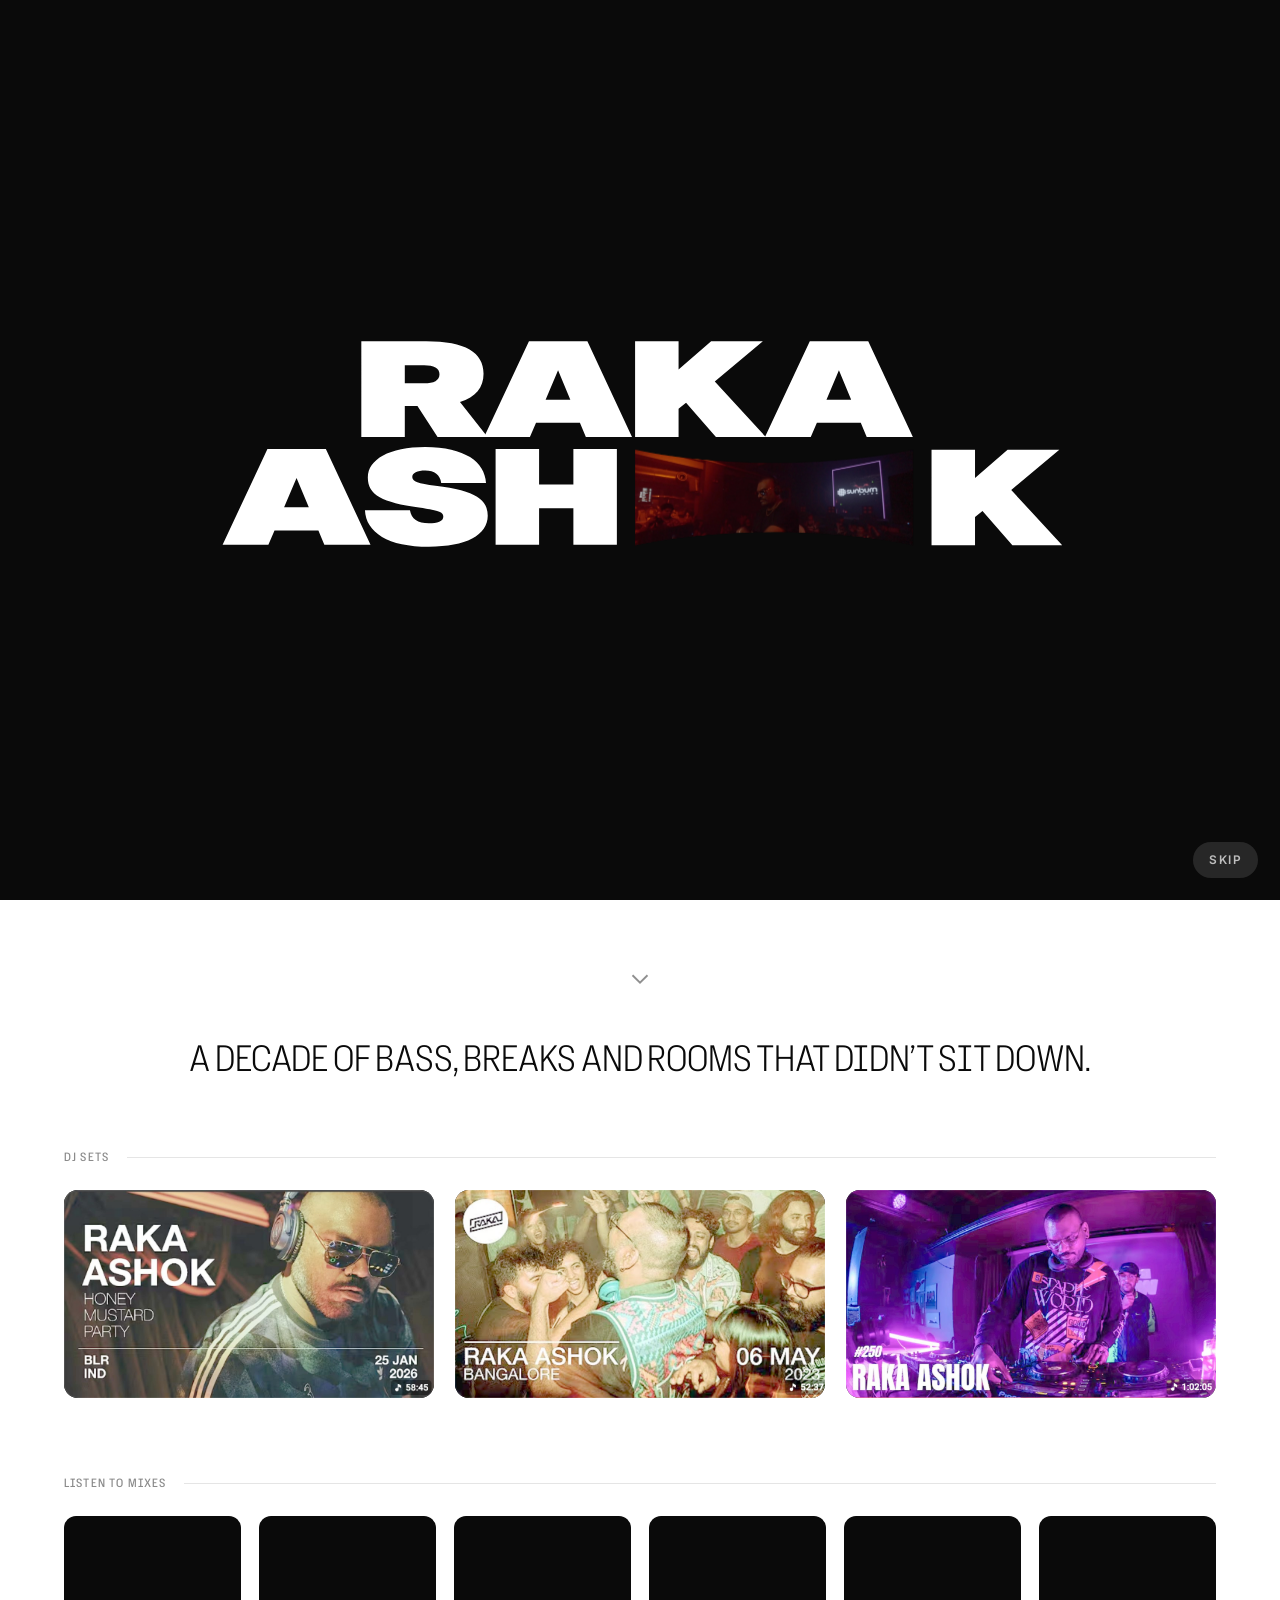
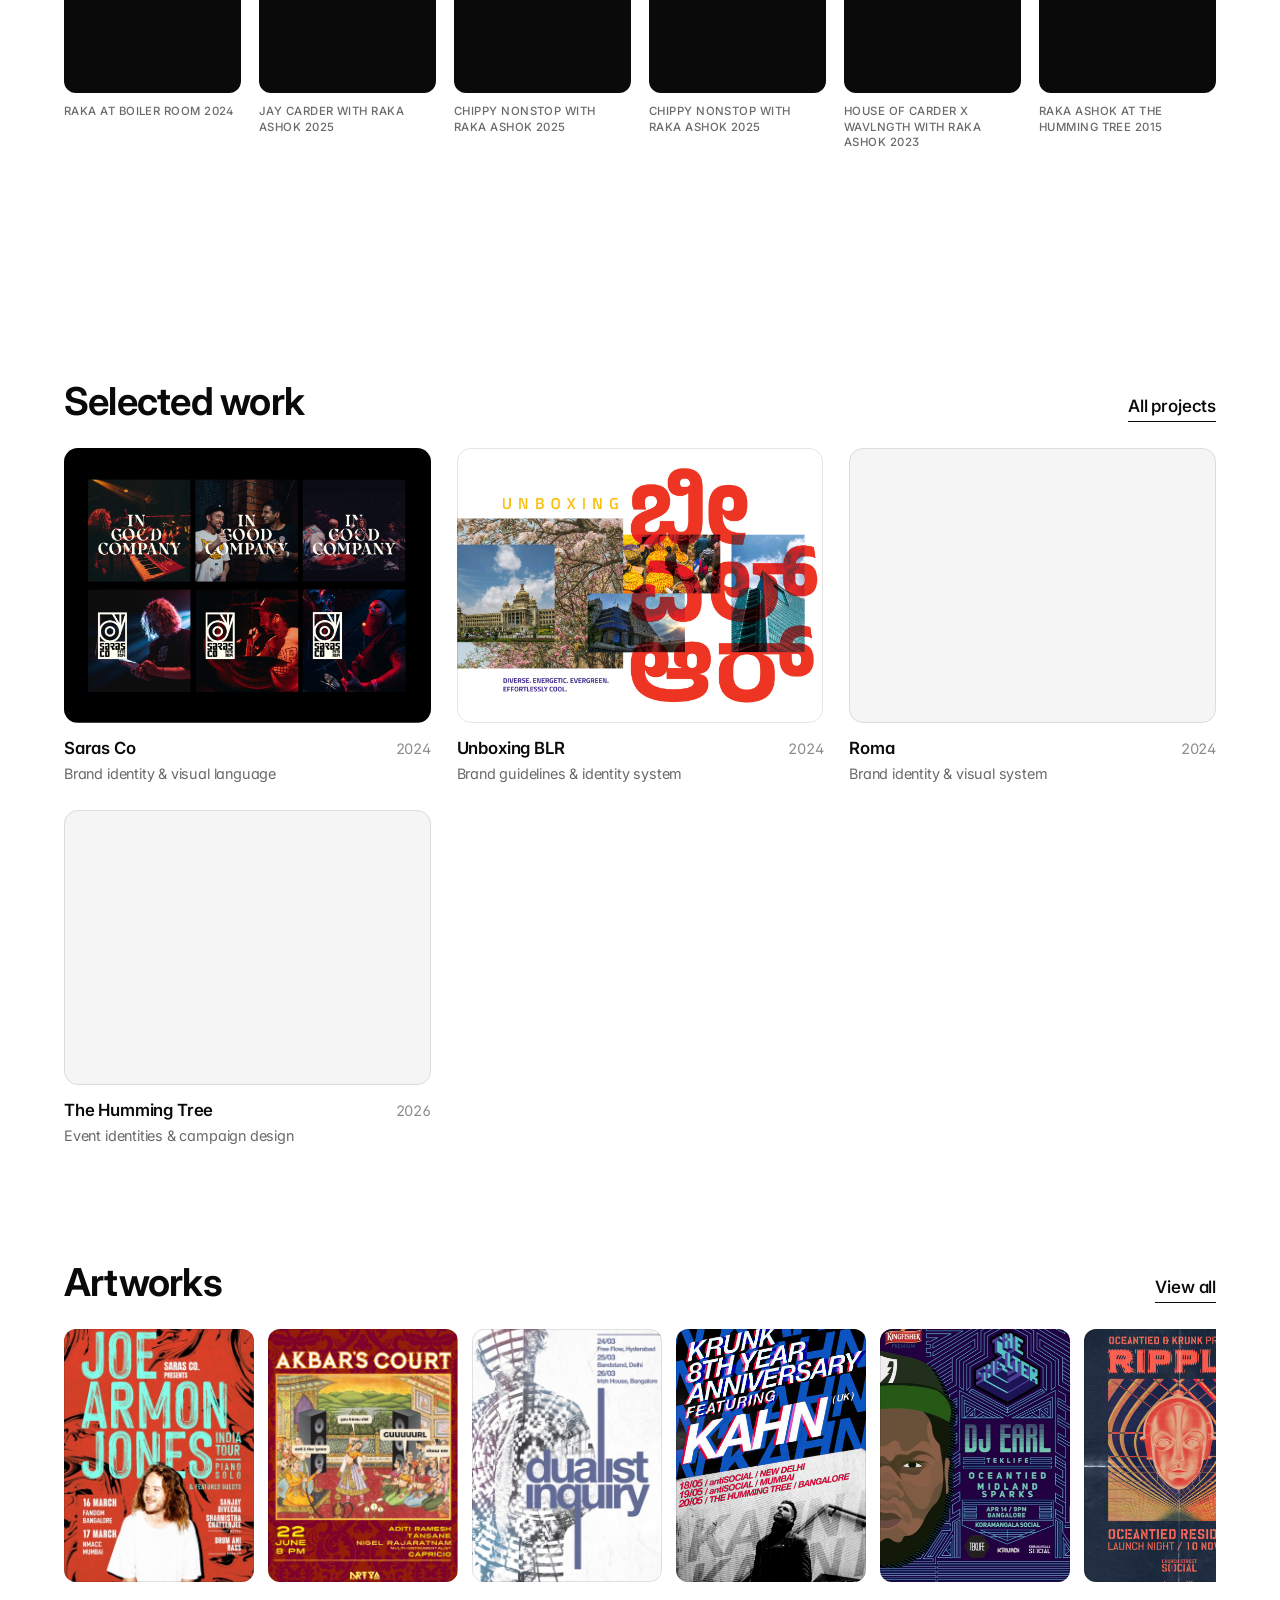
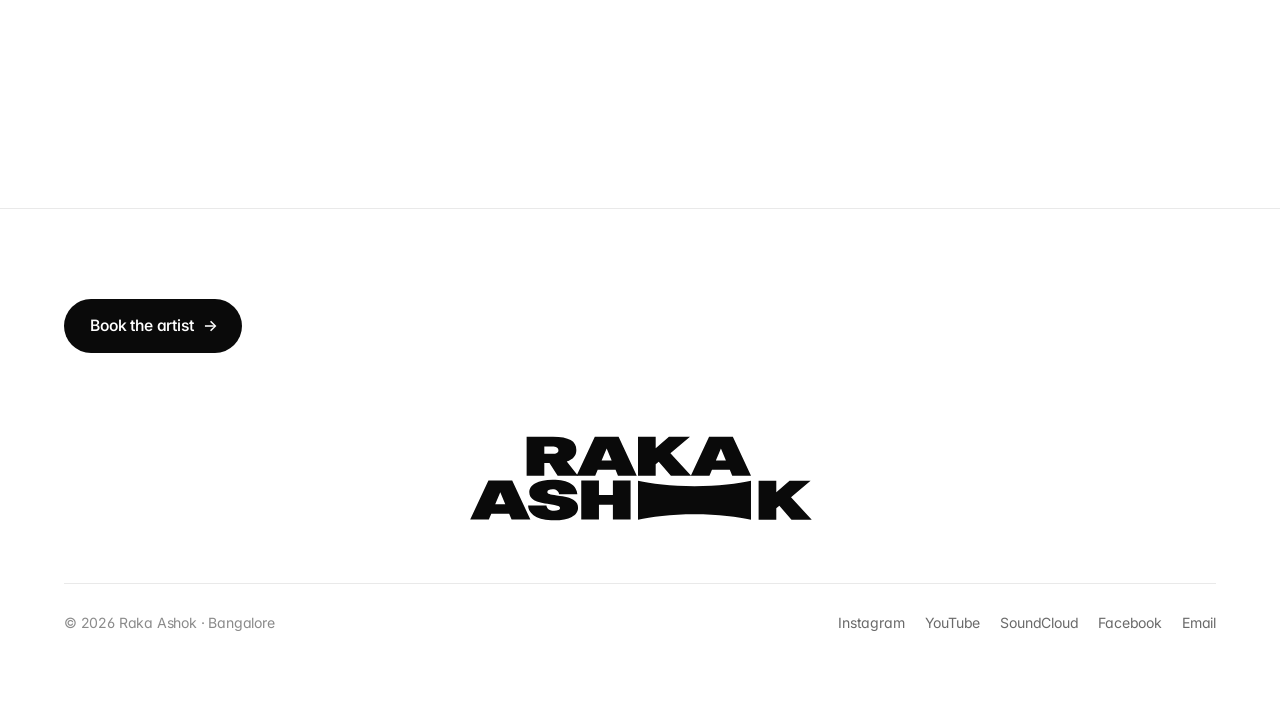
==== commit 0ec05346: "Fix hero sound on iOS: pre-load a random track on widget READY so the first tap only PLAYs it (in-ge" ====
--- a/index.html
+++ b/index.html
@@ -147,11 +147,11 @@
 <script src="js/posters.js"></script>
 <script src="js/sets-hover.js?v=2"></script>
 <iframe id="hero-sc" title="Raka Ashok audio" allow="autoplay" tabindex="-1" aria-hidden="true"
-  style="position:fixed;left:-9999px;top:-9999px;width:1px;height:1px;border:0"
+  style="position:fixed;left:0;bottom:0;width:1px;height:1px;border:0;pointer-events:none"
   src="https://w.soundcloud.com/player/?url=https%3A%2F%2Fsoundcloud.com%2Frakaashok&visual=false&auto_play=false&buying=false&sharing=false&download=false&show_artwork=false&show_comments=false&show_playcount=false&show_user=false"></iframe>
 <script src="js/music.js"></script>
 <script src="https://w.soundcloud.com/player/api.js"></script>
 <script src="js/react-map.js?v=2"></script>
-<script src="js/hero-sound.js?v=7"></script>
+<script src="js/hero-sound.js?v=8"></script>
 </body>
 </html>
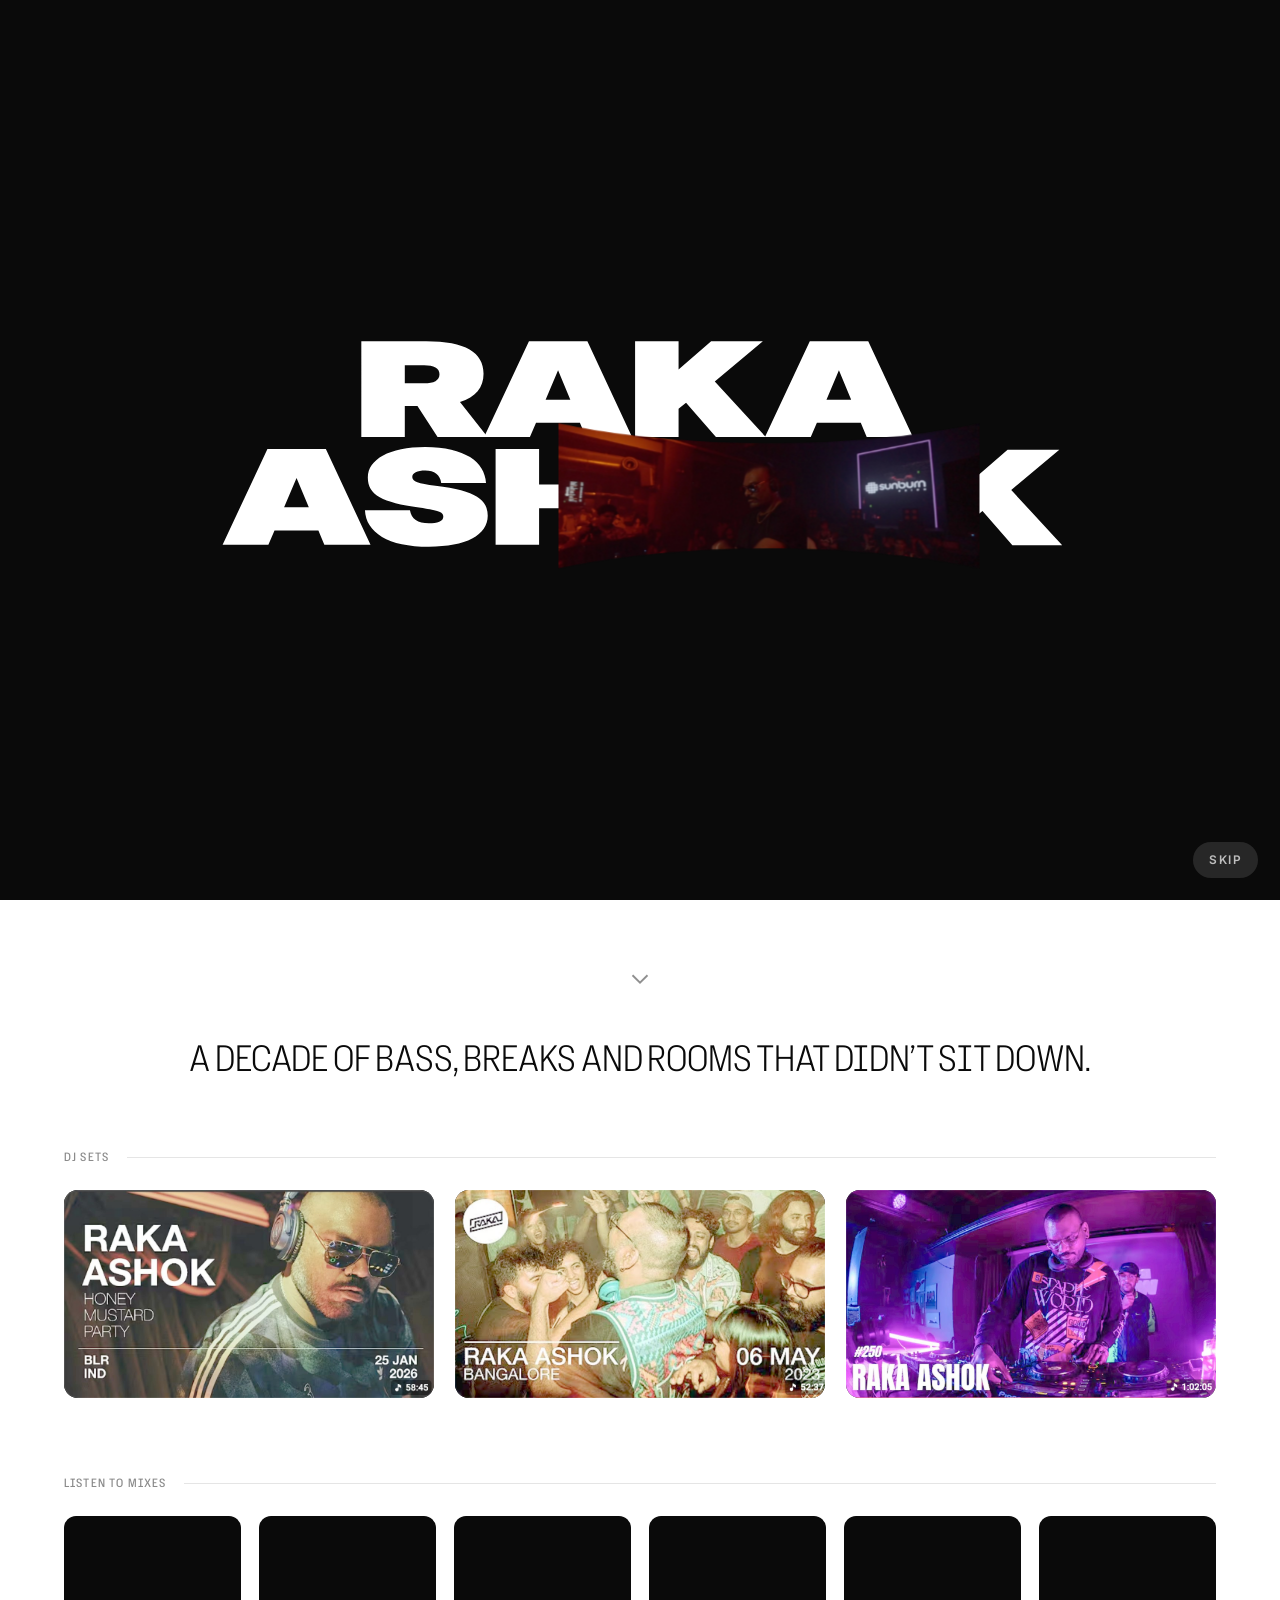
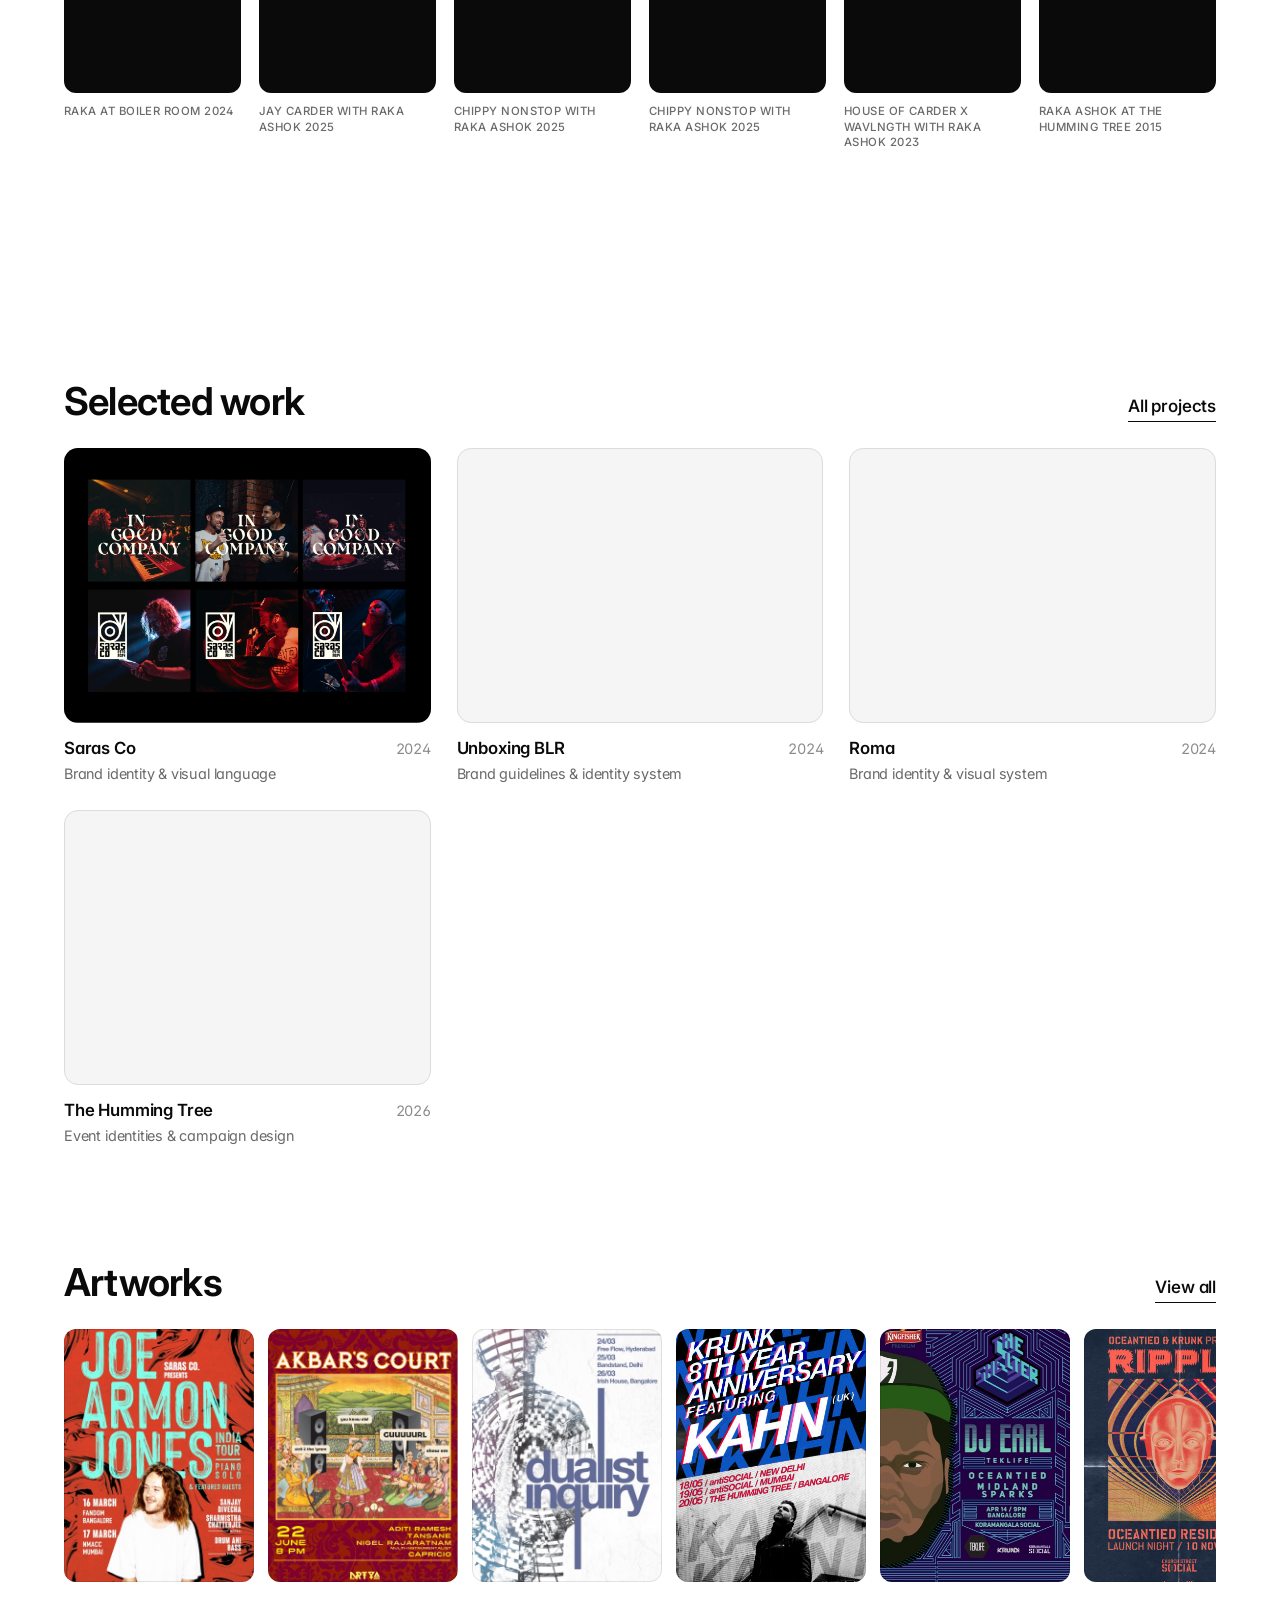
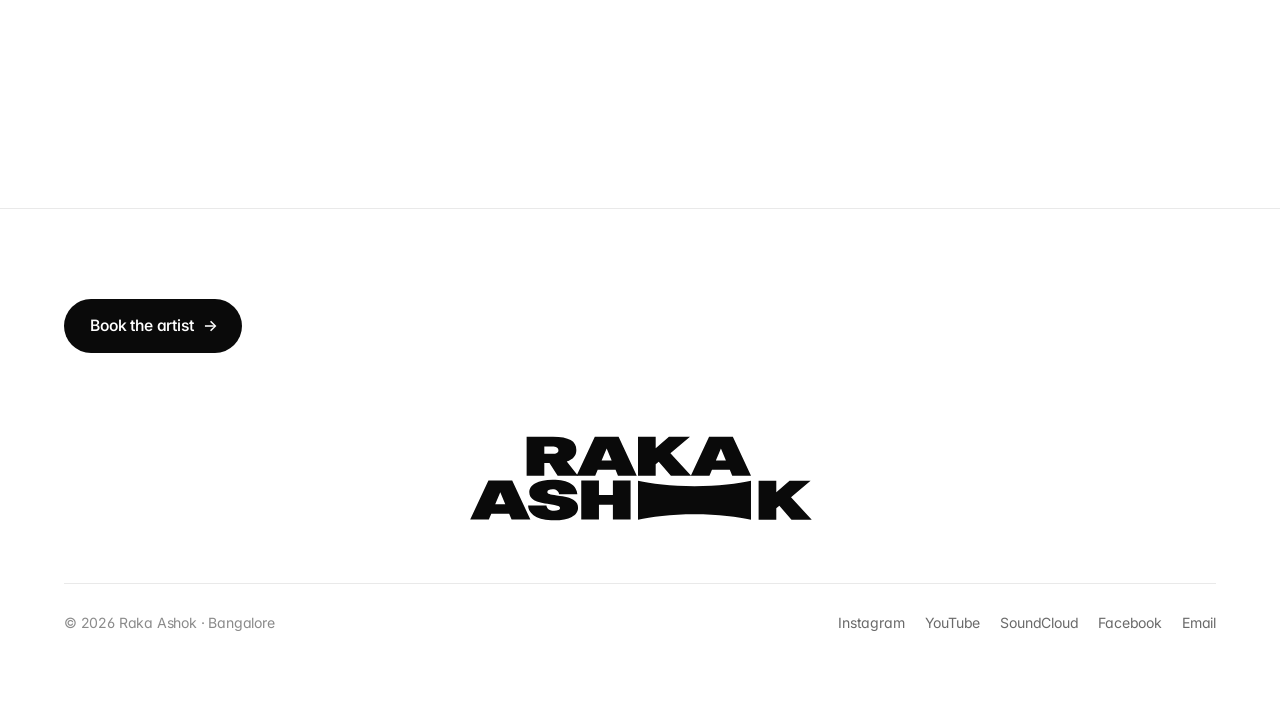
==== commit fc1e4d1d: "Hero sound: start playback from the track start (drop the halfway seek) so audio is instant on mobil" ====
--- a/index.html
+++ b/index.html
@@ -152,6 +152,6 @@
 <script src="js/music.js"></script>
 <script src="https://w.soundcloud.com/player/api.js"></script>
 <script src="js/react-map.js?v=2"></script>
-<script src="js/hero-sound.js?v=8"></script>
+<script src="js/hero-sound.js?v=9"></script>
 </body>
 </html>
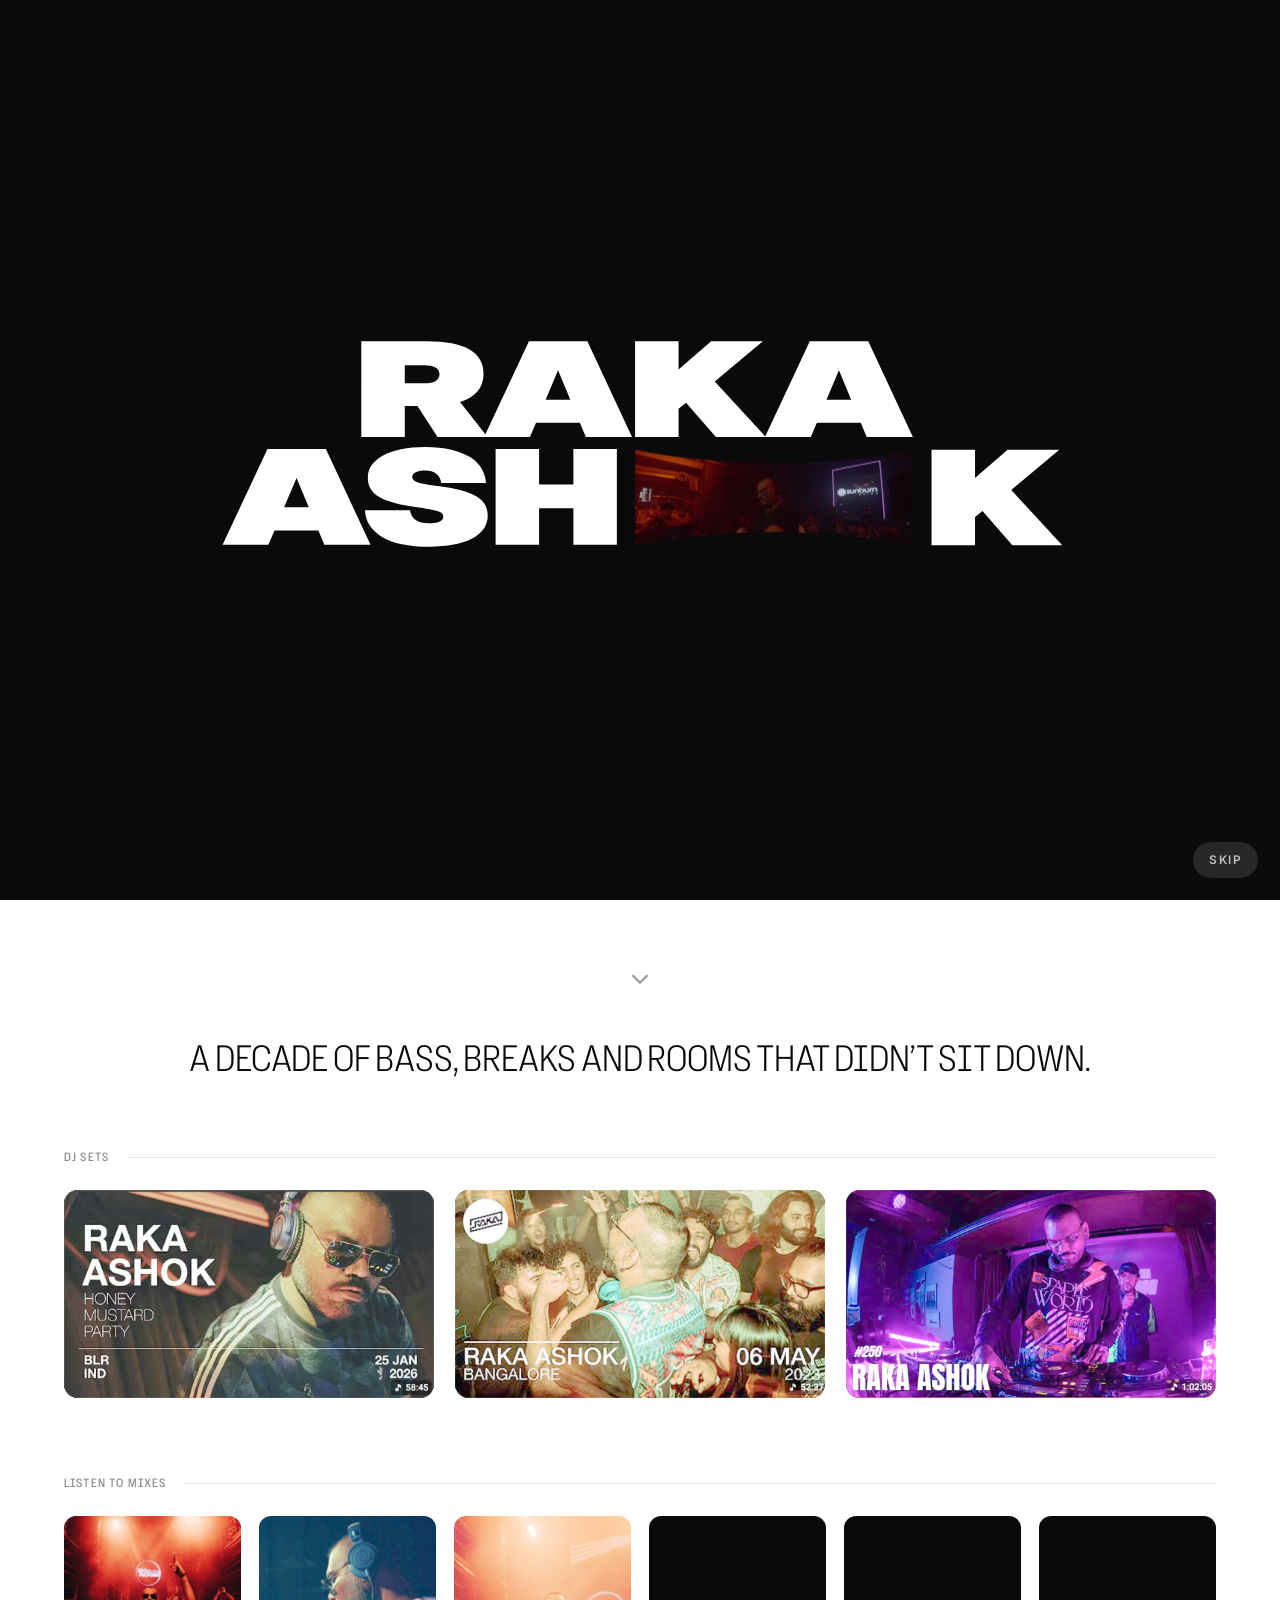
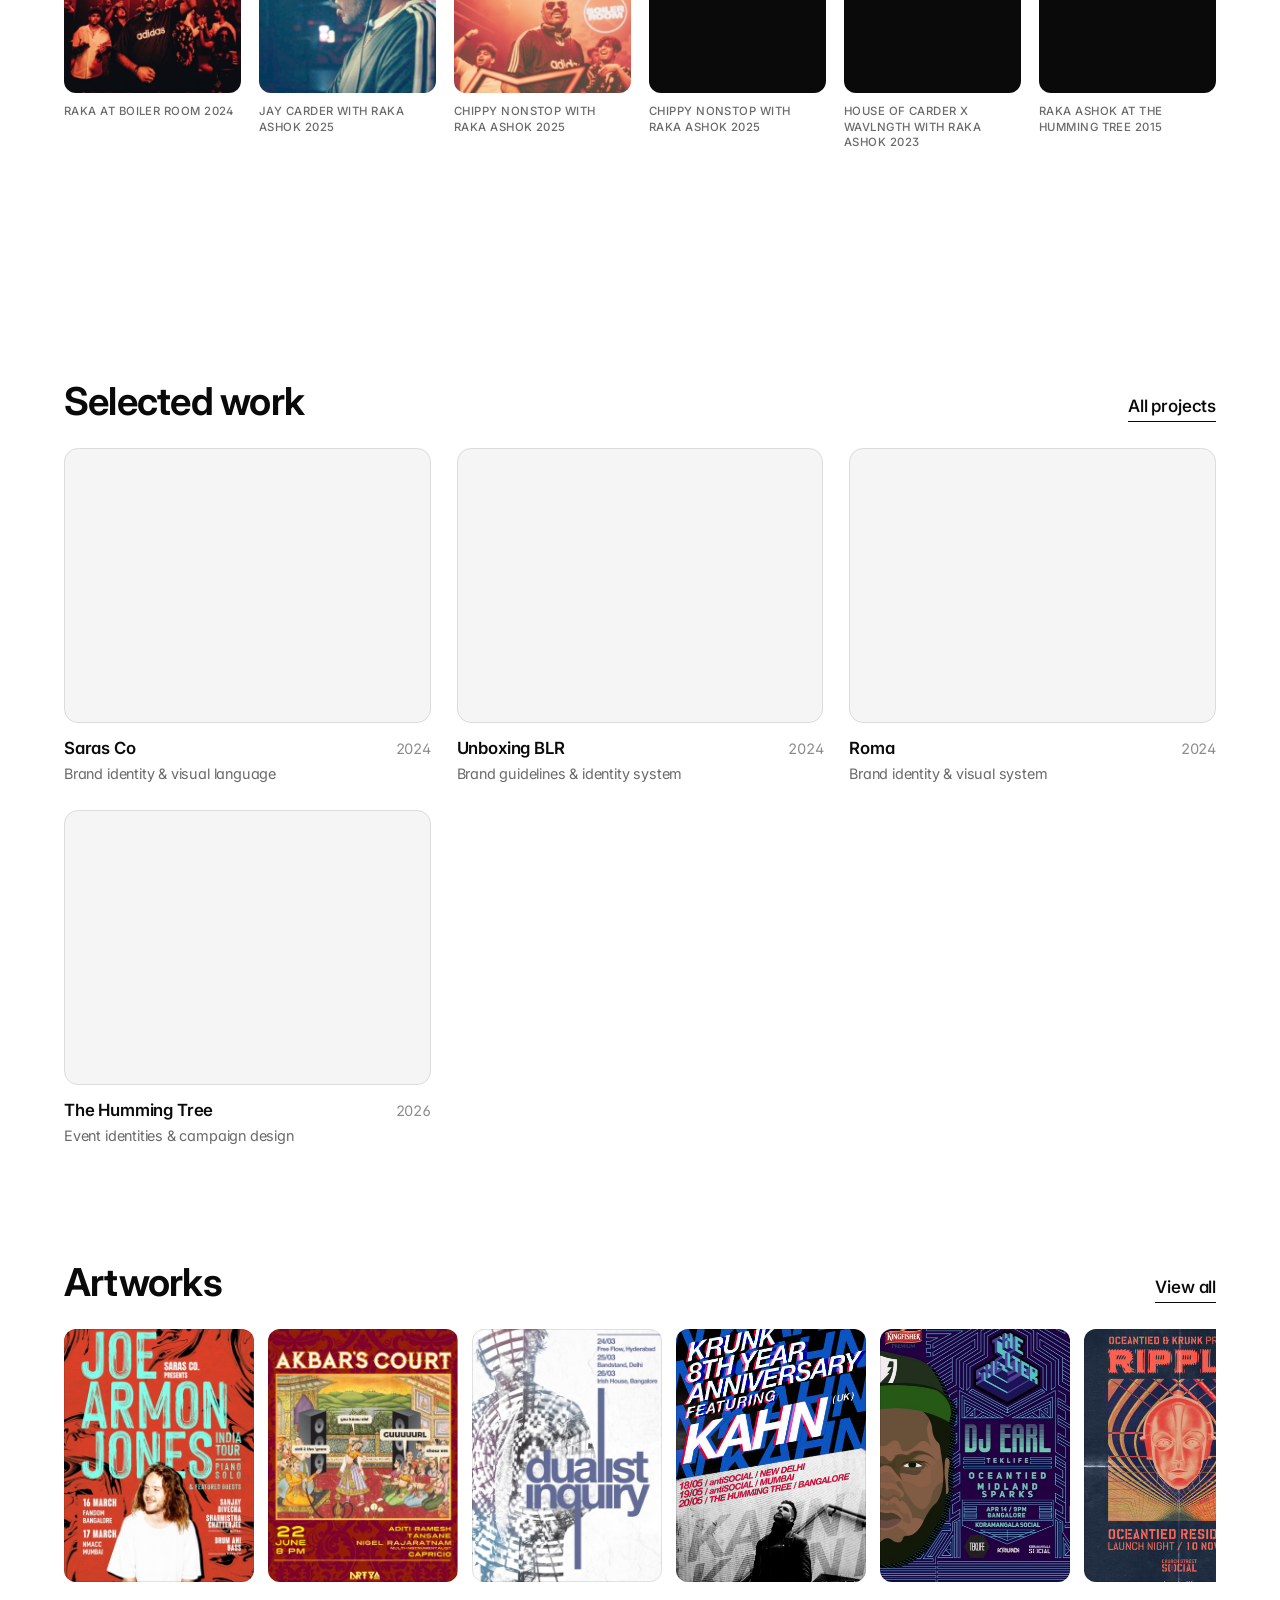
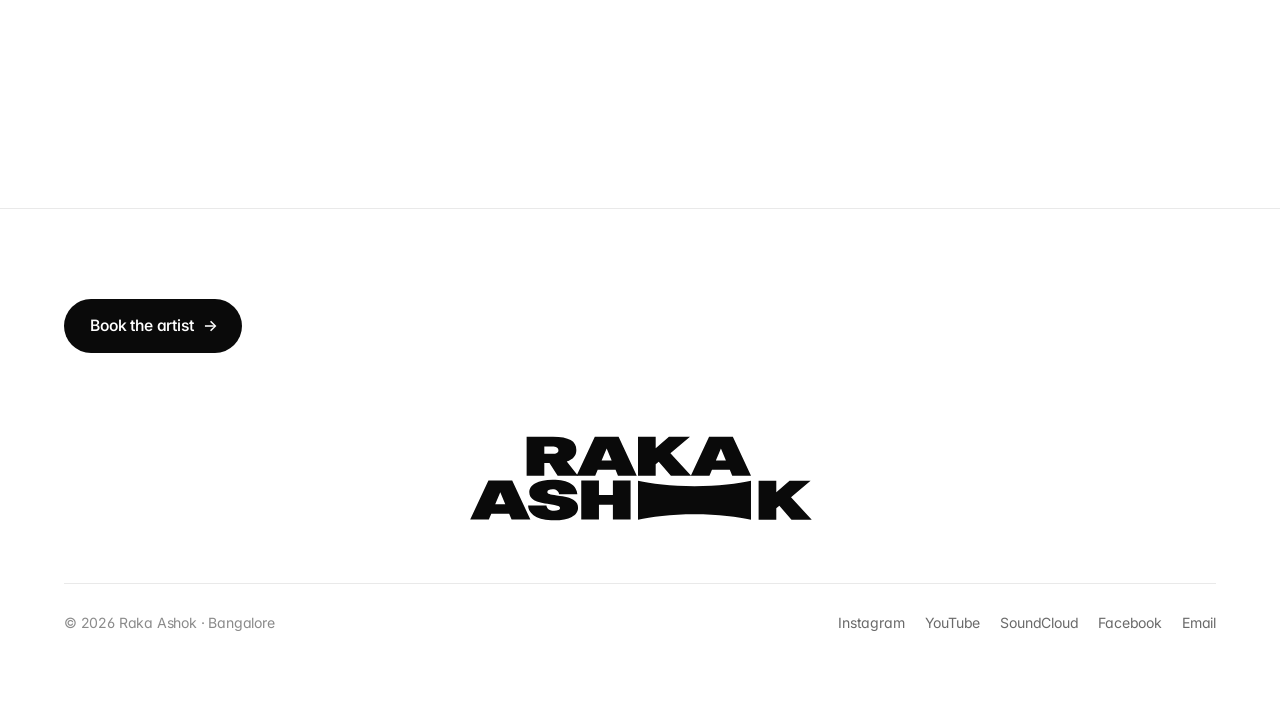
==== commit 6de0200a: "Fix hero sound on iOS by mirroring the (working) Music page: full-size audio iframe (translated off-" ====
--- a/index.html
+++ b/index.html
@@ -147,11 +147,11 @@
 <script src="js/posters.js"></script>
 <script src="js/sets-hover.js?v=2"></script>
 <iframe id="hero-sc" title="Raka Ashok audio" allow="autoplay" tabindex="-1" aria-hidden="true"
-  style="position:fixed;left:0;bottom:0;width:1px;height:1px;border:0;pointer-events:none"
+  style="position:fixed;left:0;right:0;bottom:0;width:100%;height:120px;border:0;pointer-events:none;transform:translateY(125%)"
   src="https://w.soundcloud.com/player/?url=https%3A%2F%2Fsoundcloud.com%2Frakaashok&visual=false&auto_play=false&buying=false&sharing=false&download=false&show_artwork=false&show_comments=false&show_playcount=false&show_user=false"></iframe>
 <script src="js/music.js"></script>
 <script src="https://w.soundcloud.com/player/api.js"></script>
 <script src="js/react-map.js?v=2"></script>
-<script src="js/hero-sound.js?v=9"></script>
+<script src="js/hero-sound.js?v=10"></script>
 </body>
 </html>
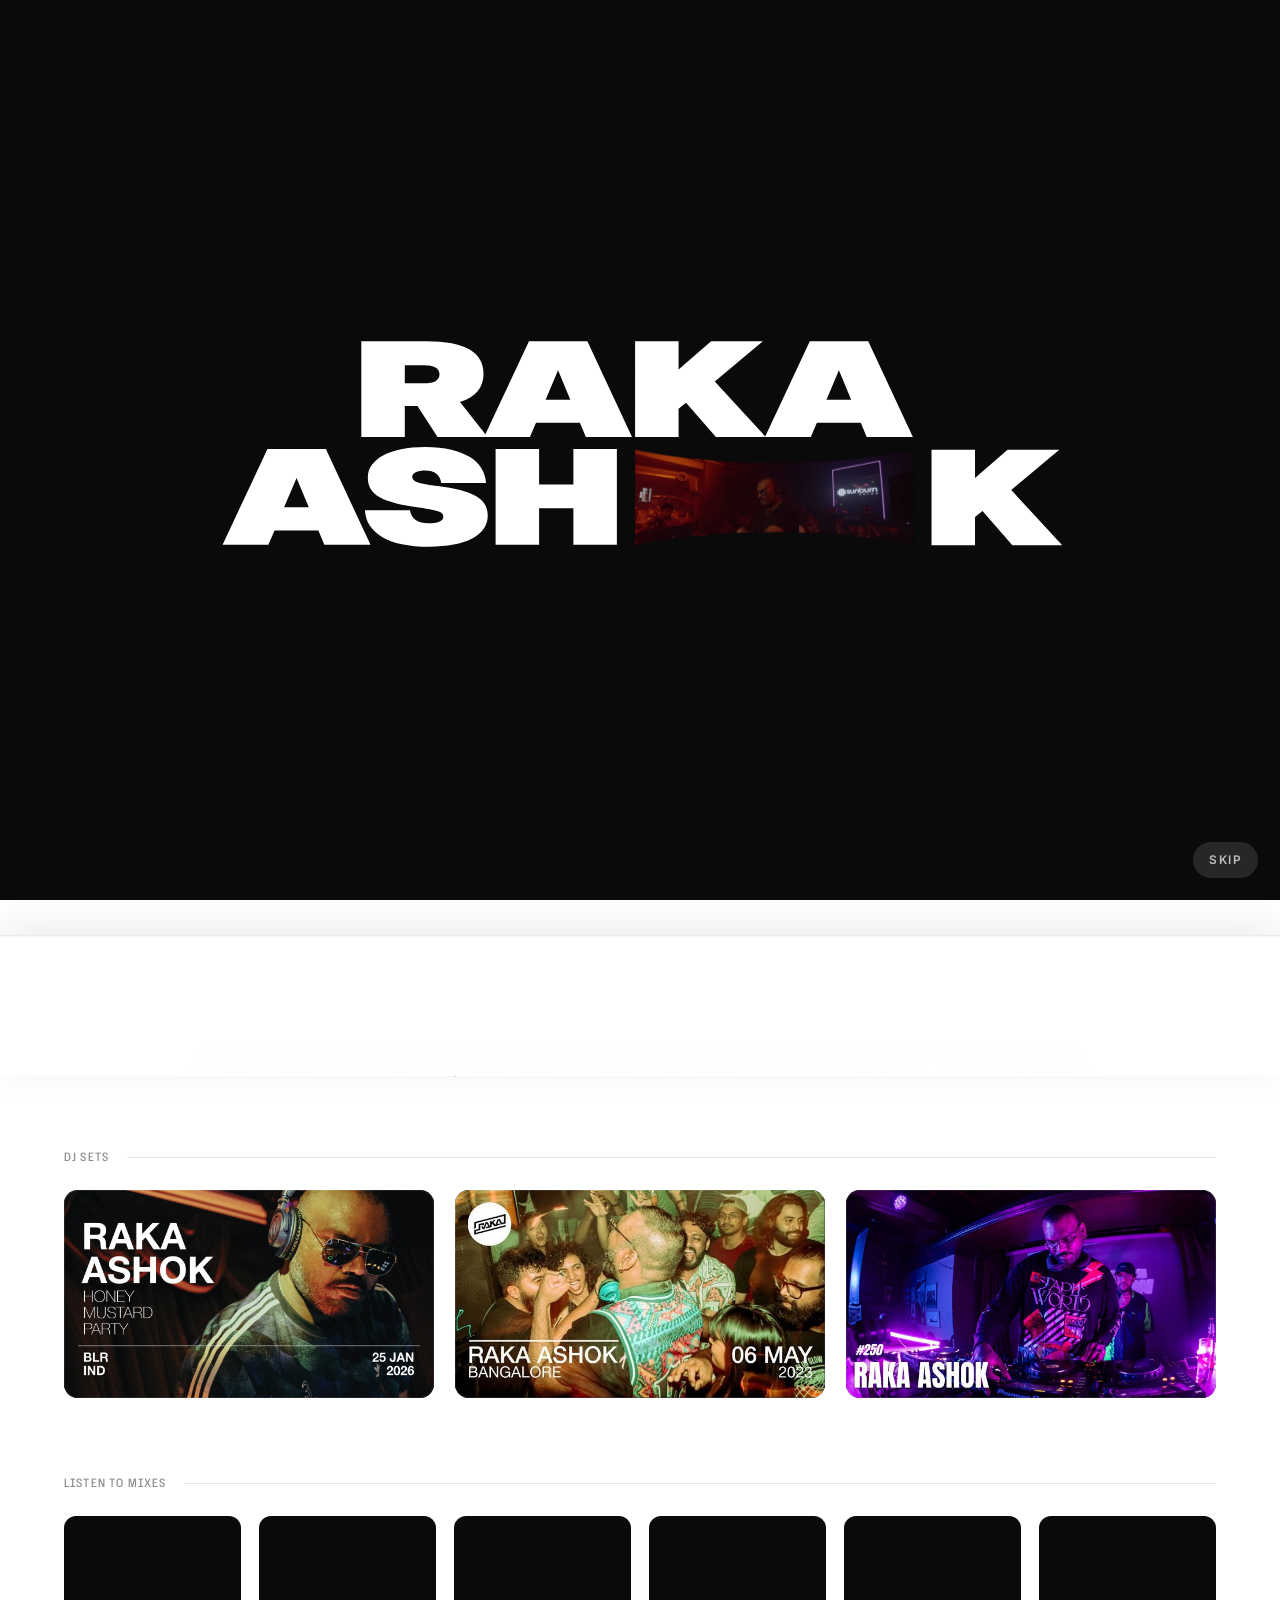
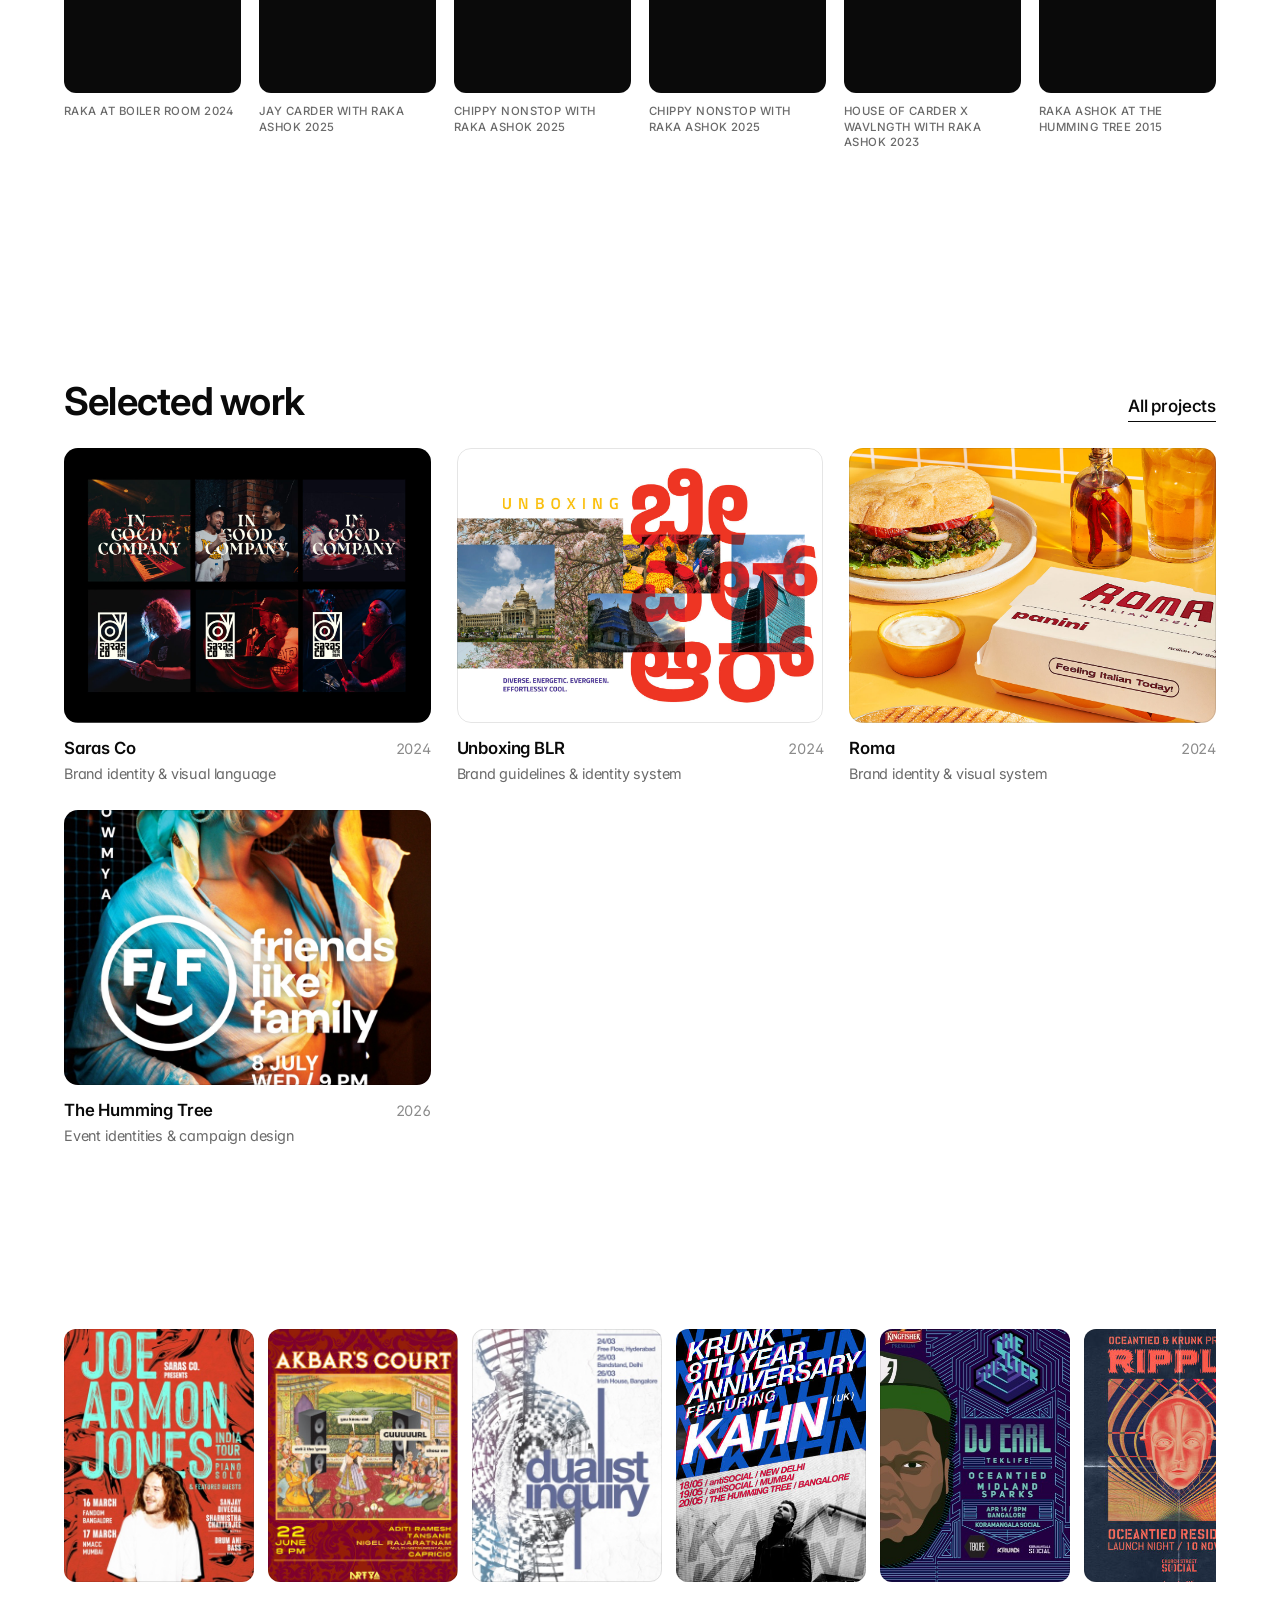
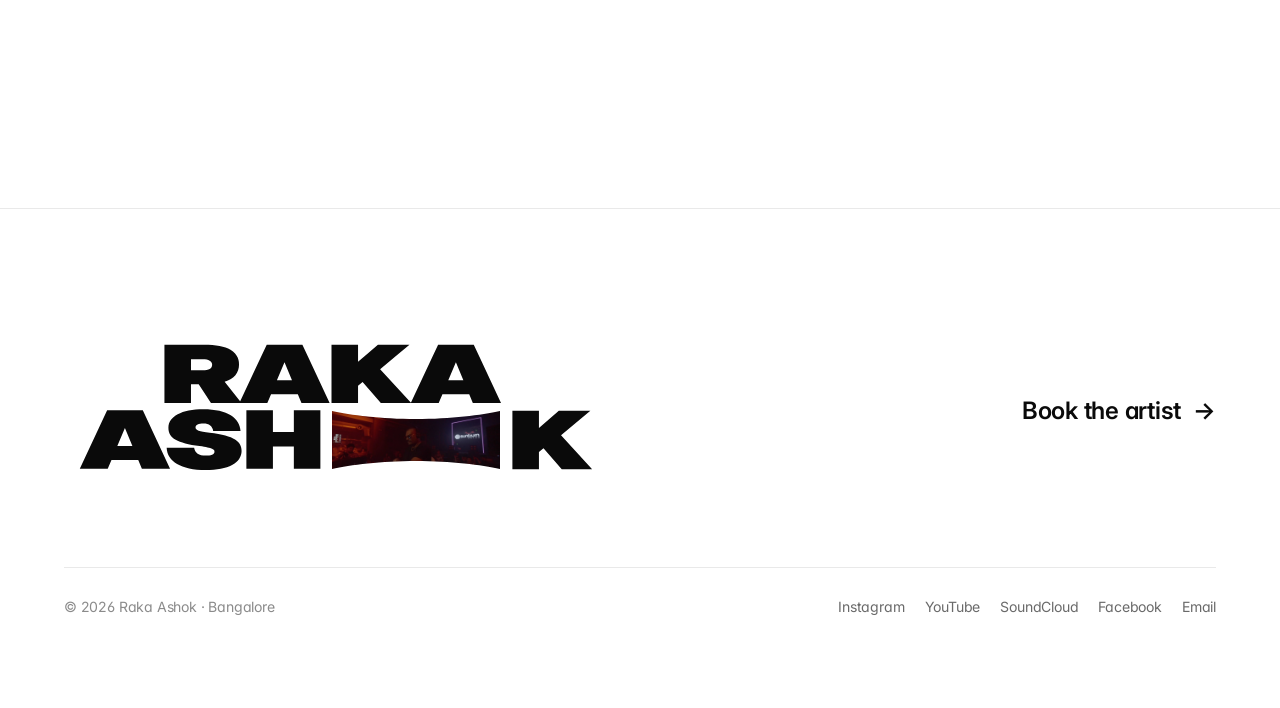
==== commit 528f1904: "Fix hero sound on iPhone: the widget must be VISIBLE for iOS to start audio - reuse the Music page's" ====
--- a/index.html
+++ b/index.html
@@ -11,7 +11,7 @@
 <link rel="preconnect" href="https://fonts.gstatic.com" crossorigin>
 <link href="https://fonts.googleapis.com/css2?family=Inter:opsz,wght@14..32,100..900&display=swap" rel="stylesheet">
 
-<link rel="stylesheet" href="css/style.css?v=26">
+<link rel="stylesheet" href="css/style.css?v=27">
 </head>
 <body data-page="home">
 
@@ -48,13 +48,13 @@
     <div class="mf-label reveal"><span class="eyebrow">DJ Sets</span><span class="mf-rule"></span></div>
     <div class="setgrid">
       <a class="setcard reveal" href="https://youtu.be/71pNGck-4cw" target="_blank" rel="noopener" data-yt="71pNGck-4cw" aria-label="RAKA ASHOK — Honey Mustard Party (BLR IND, 25 Jan 2026) — watch on YouTube">
-        <div class="setcard__media"><img src="assets/sets/honey-mustard.jpg" alt="RAKA ASHOK — Honey Mustard Party, BLR IND, 25 Jan 2026" loading="lazy" decoding="async"></div>
+        <div class="setcard__media"><img src="assets/sets/honey-mustard.jpg?v=2" alt="RAKA ASHOK — Honey Mustard Party, BLR IND, 25 Jan 2026" loading="lazy" decoding="async"></div>
       </a>
       <a class="setcard reveal" href="https://youtu.be/4NB053q6LBg" target="_blank" rel="noopener" data-yt="4NB053q6LBg" aria-label="RAKA ASHOK — Bangalore, 06 May 2023 — watch on YouTube">
-        <div class="setcard__media"><img src="assets/sets/bangalore.jpg" alt="RAKA ASHOK — Bangalore, 06 May 2023" loading="lazy" decoding="async"></div>
+        <div class="setcard__media"><img src="assets/sets/bangalore.jpg?v=2" alt="RAKA ASHOK — Bangalore, 06 May 2023" loading="lazy" decoding="async"></div>
       </a>
       <a class="setcard reveal" href="https://www.youtube.com/watch?v=XZlwCOrKuPQ" target="_blank" rel="noopener" data-yt="XZlwCOrKuPQ" aria-label="#250 RAKA ASHOK — watch on YouTube">
-        <div class="setcard__media"><img src="assets/sets/raka-250.jpg" alt="#250 RAKA ASHOK" loading="lazy" decoding="async"></div>
+        <div class="setcard__media"><img src="assets/sets/raka-250.jpg?v=2" alt="#250 RAKA ASHOK" loading="lazy" decoding="async"></div>
       </a>
     </div>
   </div>
@@ -108,12 +108,15 @@
 
 <footer class="footer">
   <div class="container footer__inner">
-    <div class="footer__cta reveal">
-      <a class="btn" href="book.html">Book the artist <span class="arr">&rarr;</span></a>
+    <div class="footer__top reveal">
+      <a class="footer__lockup" href="index.html" aria-label="Raka Ashok">
+        <span class="lockup">
+          <span class="lockup__letters"></span>
+          <span class="lockup__lens"><video autoplay muted loop playsinline preload="metadata" poster="assets/video/raka-stage-poster.jpg"><source src="assets/video/raka-stage-sm.mp4" type="video/mp4"></video></span>
+        </span>
+      </a>
+      <a class="footer__book" href="book.html">Book the artist <span class="arr">&rarr;</span></a>
     </div>
-  <div class="footer__sign-wrap reveal">
-    <span class="footer__sign" role="img" aria-label="Raka Ashok"></span>
-  </div>
     <div class="footer__bottom">
       <span>© <span data-year></span> Raka Ashok · Bangalore</span>
       <div class="footer__links">
@@ -146,12 +149,19 @@
 <script src="js/work.js?v=4"></script>
 <script src="js/posters.js"></script>
 <script src="js/sets-hover.js?v=2"></script>
-<iframe id="hero-sc" title="Raka Ashok audio" allow="autoplay" tabindex="-1" aria-hidden="true"
-  style="position:fixed;left:0;right:0;bottom:0;width:100%;height:120px;border:0;pointer-events:none;transform:translateY(125%)"
-  src="https://w.soundcloud.com/player/?url=https%3A%2F%2Fsoundcloud.com%2Frakaashok&visual=false&auto_play=false&buying=false&sharing=false&download=false&show_artwork=false&show_comments=false&show_playcount=false&show_user=false"></iframe>
+<!-- hero audio: EXACT same player structure as the Music page (which plays on iOS).
+     Hidden (translated down) on desktop; on phones it slides up when sound starts -
+     iOS only starts audio in a widget that is actually visible on screen. -->
+<div class="player hero-player" id="hero-player" aria-label="Music player">
+  <div class="player__inner">
+    <iframe id="hero-sc" allow="autoplay" frameborder="no" title="SoundCloud player"
+      src="https://w.soundcloud.com/player/?url=https%3A%2F%2Fsoundcloud.com%2Frakaashok&auto_play=false&visual=false&hide_related=true&show_comments=false&show_teaser=false&color=%230a0a0a"></iframe>
+  </div>
+</div>
 <script src="js/music.js"></script>
 <script src="https://w.soundcloud.com/player/api.js"></script>
 <script src="js/react-map.js?v=2"></script>
-<script src="js/hero-sound.js?v=10"></script>
+<script src="js/hero-sound.js?v=11"></script>
+<script src="js/agentation-dev.js?v=1"></script><!-- dev-only (localhost); trialling agentation -->
 </body>
 </html>
--- a/css/style.css
+++ b/css/style.css
@@ -424,6 +424,18 @@
   -webkit-mask:url(../assets/raka-logo.svg) center/contain no-repeat;
   mask:url(../assets/raka-logo.svg) center/contain no-repeat}
 
+/* footer top row: logo (video plays in the O) left, book link right */
+.footer__top{display:flex;align-items:center;justify-content:space-between;gap:clamp(24px,5vw,64px);flex-wrap:wrap;
+  padding:clamp(18px,3.5vw,40px) 0 clamp(20px,3.5vw,44px)}
+.footer__lockup{display:block;width:clamp(240px,44vw,540px);max-width:100%}
+.footer__lockup .lockup{width:100%}
+.footer__book{display:inline-flex;align-items:center;gap:.5em;color:var(--ink);font-weight:600;
+  font-size:clamp(1.05rem,2vw,1.5rem);letter-spacing:-.01em;white-space:nowrap;transition:opacity .25s var(--ease)}
+.footer__book:hover{opacity:.6}
+.footer__book .arr{transition:transform .3s var(--ease)}
+.footer__book:hover .arr{transform:translateX(5px)}
+@media(max-width:600px){.footer__top{gap:18px}.footer__lockup{width:min(100%,340px)}}
+
 /* ---------- scroll reveal ---------- */
 .reveal{opacity:0;transform:translateY(22px);transition:opacity .8s var(--ease),transform .8s var(--ease)}
 .reveal.in{opacity:1;transform:none}
@@ -560,9 +572,9 @@
 .hero__scrim{position:absolute;inset:0;z-index:2;pointer-events:none;
   background:linear-gradient(180deg,rgba(0,0,0,.5) 0%,rgba(0,0,0,.12) 26%,rgba(0,0,0,.12) 60%,rgba(0,0,0,.62) 100%),
              radial-gradient(130% 90% at 50% 42%,rgba(0,0,0,0) 38%,rgba(0,0,0,.42) 100%)}
-.hero__frame{position:absolute;inset:clamp(16px,3vw,40px);z-index:3;pointer-events:none}
+.hero__frame{position:absolute;top:clamp(14px,2.6vw,30px);right:clamp(16px,3vw,40px);bottom:clamp(24px,4.4vw,54px);left:clamp(16px,3vw,40px);z-index:3;pointer-events:none}
 .hero__frame::before,.hero__frame::after{content:"";position:absolute;
-  width:clamp(26px,3.6vw,54px);height:clamp(26px,3.6vw,54px);border:2px solid rgba(255,255,255,.92)}
+  width:clamp(24px,3.3vw,50px);height:clamp(24px,3.3vw,50px);border:1.5px solid rgba(255,255,255,.9)}
 .hero__frame::before{top:0;right:0;border-left:0;border-bottom:0}
 .hero__frame::after{bottom:0;left:0;border-right:0;border-top:0}
 .hero--video .hero-tagline{position:relative;z-index:4;color:#fff;max-width:none;
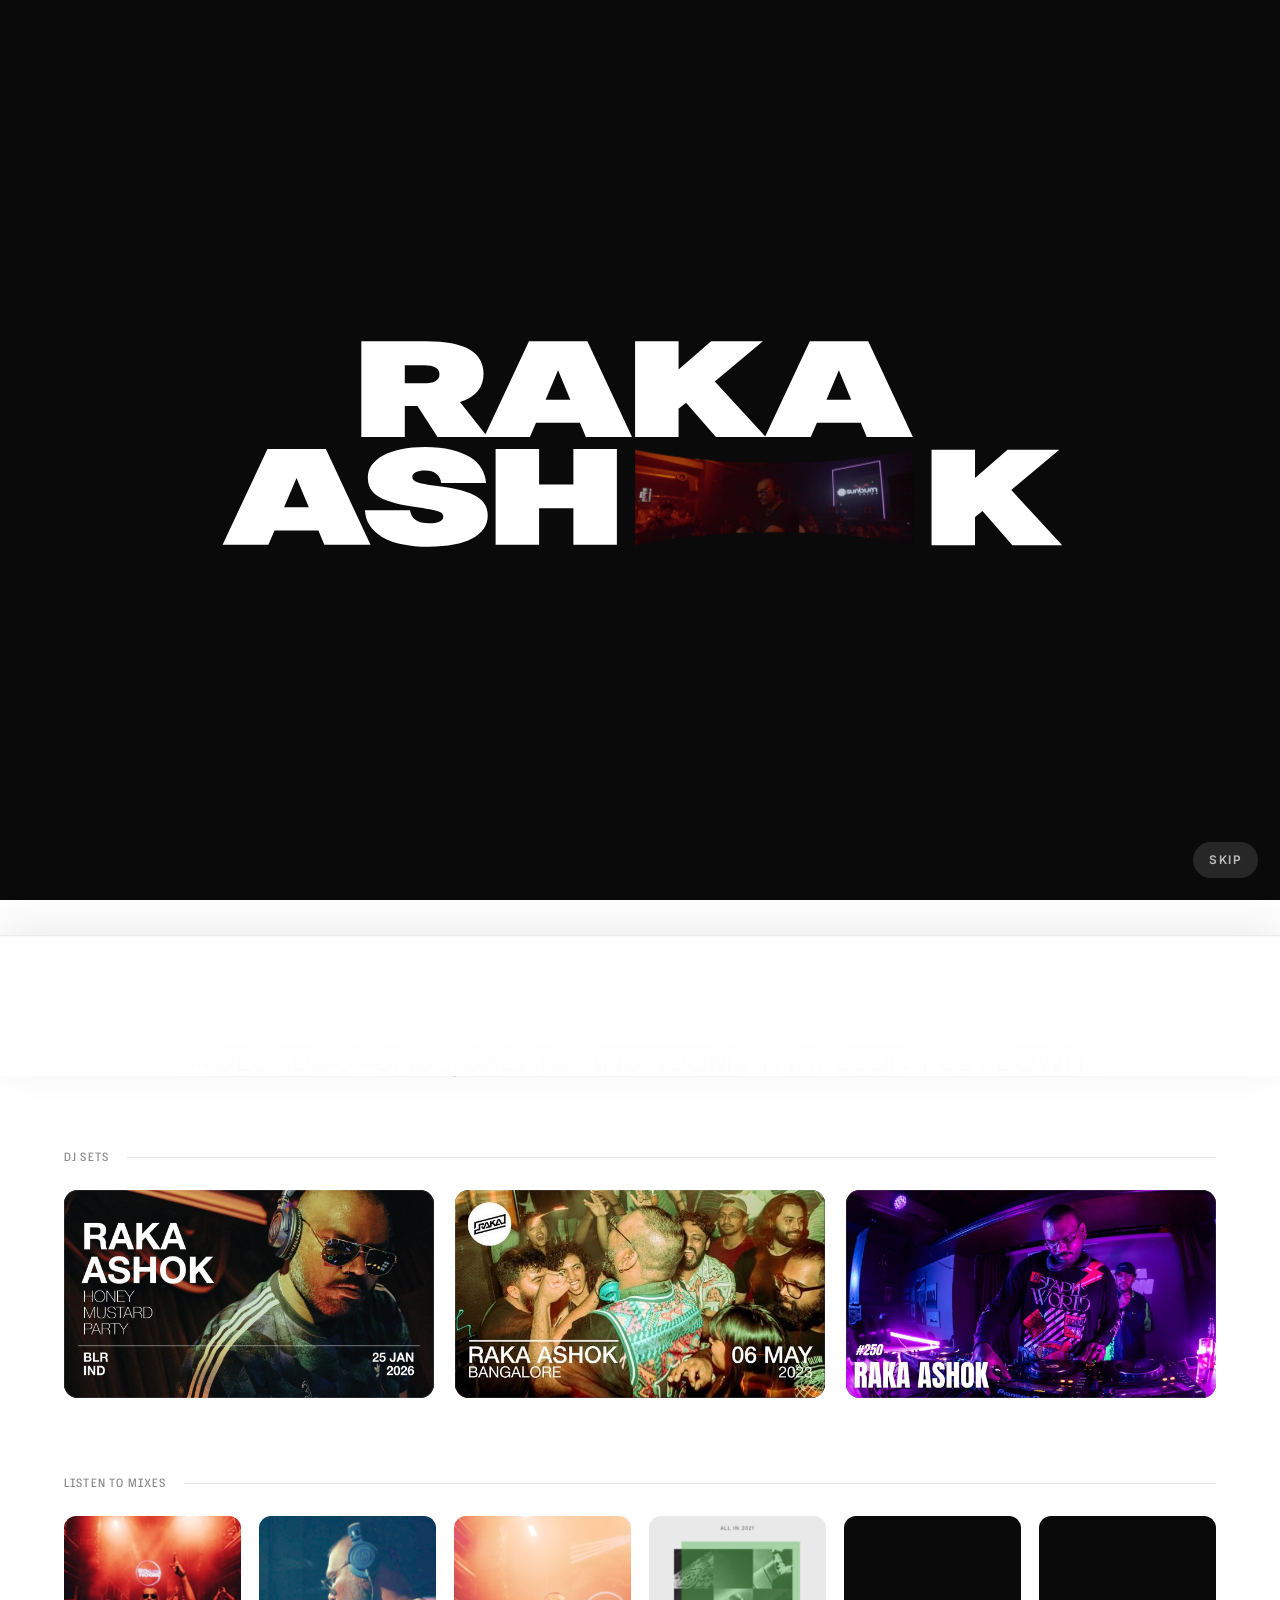
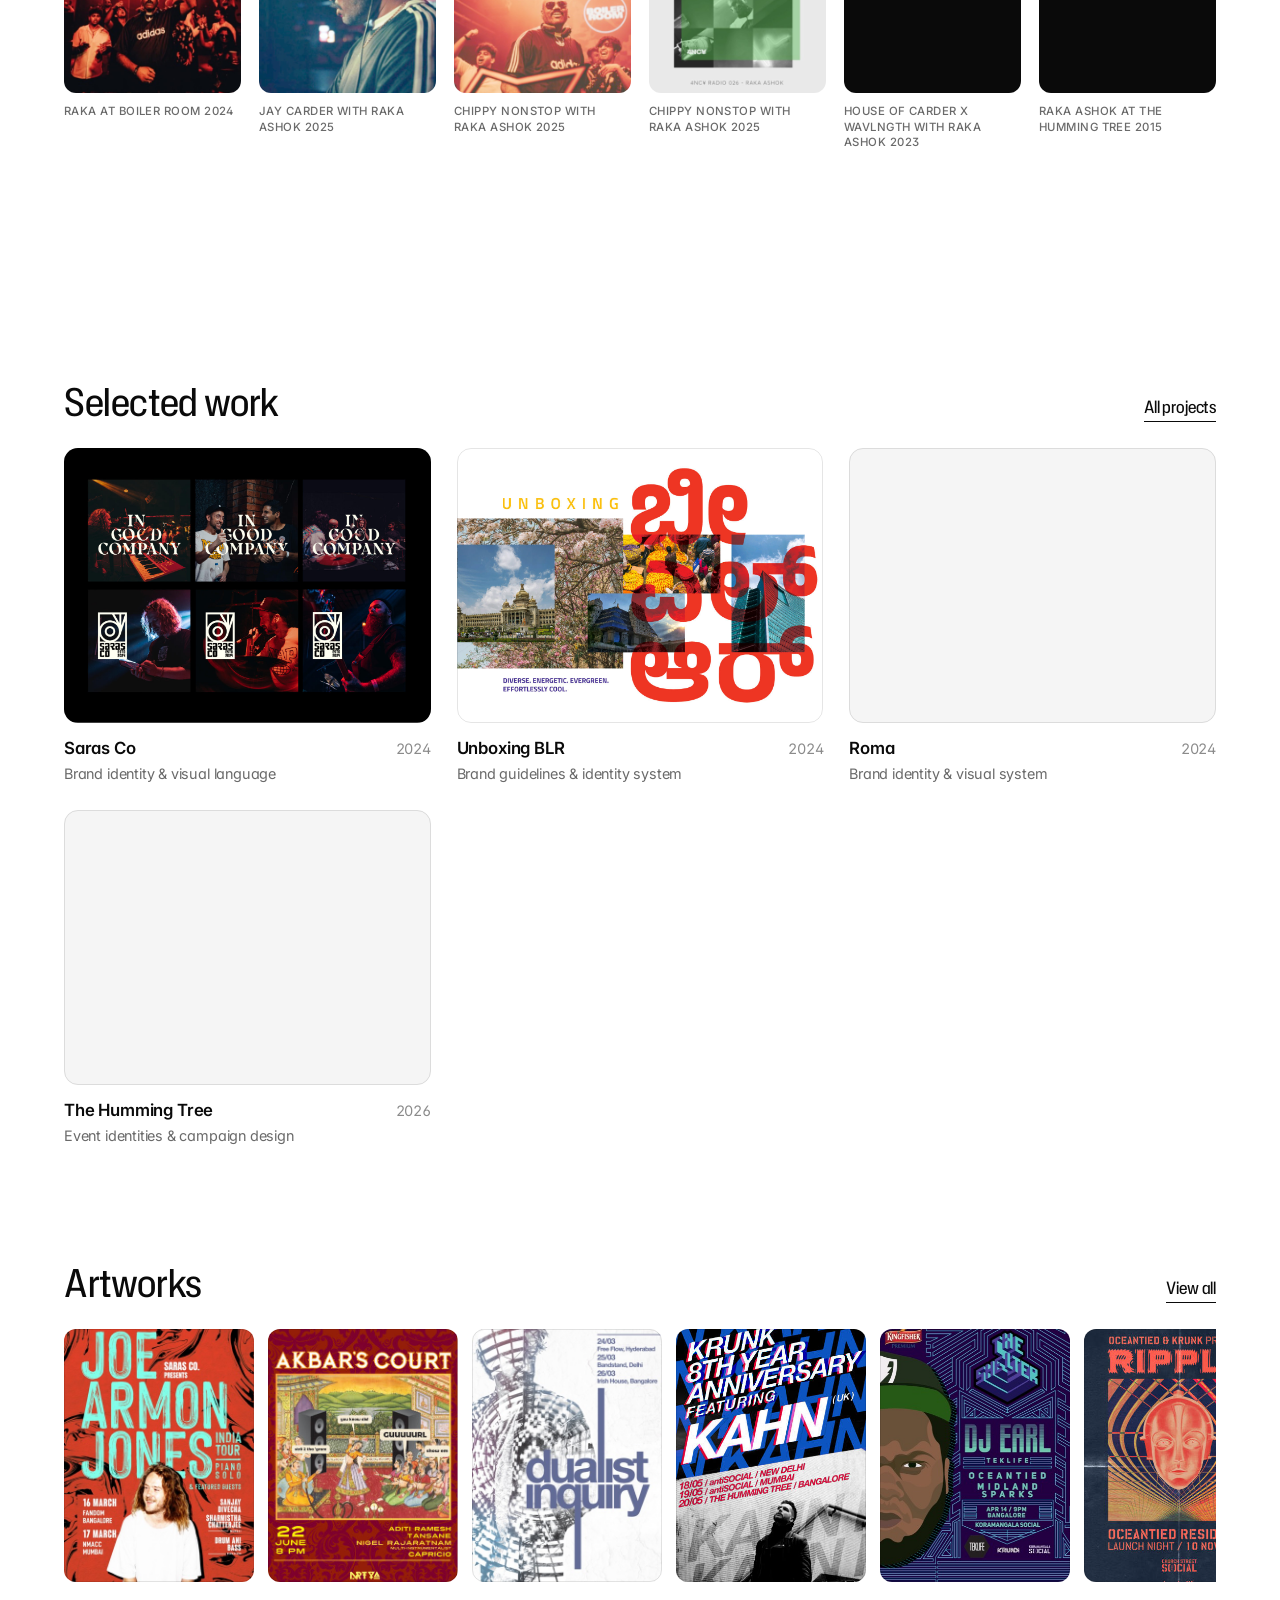
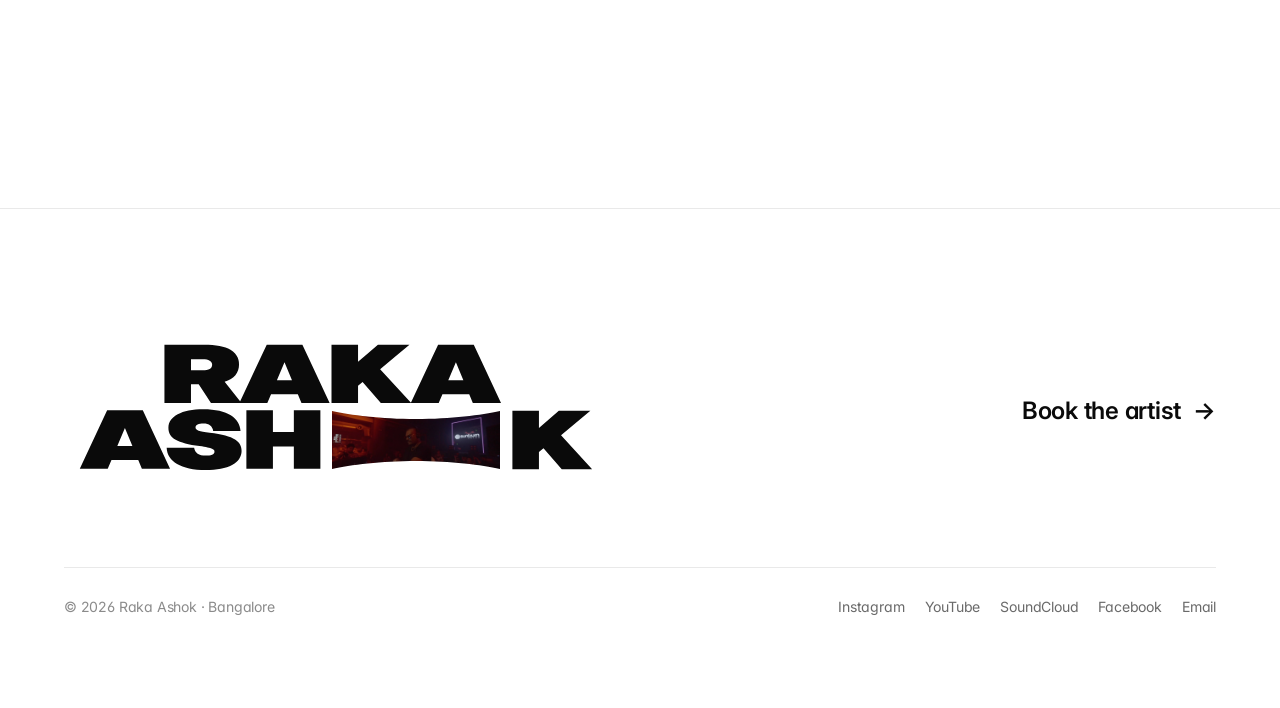
==== commit 2244ce5c: "Hero sound: proper play/pause toggle - 2nd tap pauses the track + slides the mobile player bar away " ====
--- a/index.html
+++ b/index.html
@@ -11,7 +11,7 @@
 <link rel="preconnect" href="https://fonts.gstatic.com" crossorigin>
 <link href="https://fonts.googleapis.com/css2?family=Inter:opsz,wght@14..32,100..900&display=swap" rel="stylesheet">
 
-<link rel="stylesheet" href="css/style.css?v=27">
+<link rel="stylesheet" href="css/style.css?v=28">
 </head>
 <body data-page="home">
 
@@ -91,7 +91,7 @@
 </section>
 
 <section class="section container">
-  <div class="reveal" style="display:flex;justify-content:space-between;align-items:end;gap:20px;margin-bottom:26px">
+  <div class="reveal sechead" style="display:flex;justify-content:space-between;align-items:end;gap:20px;margin-bottom:26px">
     <h2 class="h2">Selected work</h2>
     <a class="link-line" href="work.html">All projects</a>
   </div>
@@ -99,7 +99,7 @@
 </section>
 
 <section class="section container" style="padding-top:0">
-  <div class="reveal" style="display:flex;justify-content:space-between;align-items:end;gap:20px;margin-bottom:26px">
+  <div class="reveal sechead" style="display:flex;justify-content:space-between;align-items:end;gap:20px;margin-bottom:26px">
     <h2 class="h2">Artworks</h2>
     <a class="link-line" href="posters.html">View all</a>
   </div>
@@ -161,7 +161,7 @@
 <script src="js/music.js"></script>
 <script src="https://w.soundcloud.com/player/api.js"></script>
 <script src="js/react-map.js?v=2"></script>
-<script src="js/hero-sound.js?v=11"></script>
+<script src="js/hero-sound.js?v=12"></script>
 <script src="js/agentation-dev.js?v=1"></script><!-- dev-only (localhost); trialling agentation -->
 </body>
 </html>
--- a/css/style.css
+++ b/css/style.css
@@ -434,7 +434,18 @@
 .footer__book:hover{opacity:.6}
 .footer__book .arr{transition:transform .3s var(--ease)}
 .footer__book:hover .arr{transform:translateX(5px)}
-@media(max-width:600px){.footer__top{gap:18px}.footer__lockup{width:min(100%,340px)}}
+
+/* homepage section heads in the display typeface (matching the hero tagline) */
+.sechead h2,.sechead .link-line{font-family:"Hubot Sans VF","Hubot SemiCond","Inter",system-ui,sans-serif;font-variation-settings:"wght" 460}
+.sechead h2{letter-spacing:-.01em}
+
+/* phone: centre the whole footer (logo, book link, social links) */
+@media(max-width:600px){
+  .footer__top{flex-direction:column;align-items:center;text-align:center;gap:22px}
+  .footer__lockup{width:min(100%,320px)}
+  .footer__bottom{flex-direction:column;align-items:center;text-align:center;gap:16px}
+  .footer__links{justify-content:center}
+}
 
 /* ---------- scroll reveal ---------- */
 .reveal{opacity:0;transform:translateY(22px);transition:opacity .8s var(--ease),transform .8s var(--ease)}
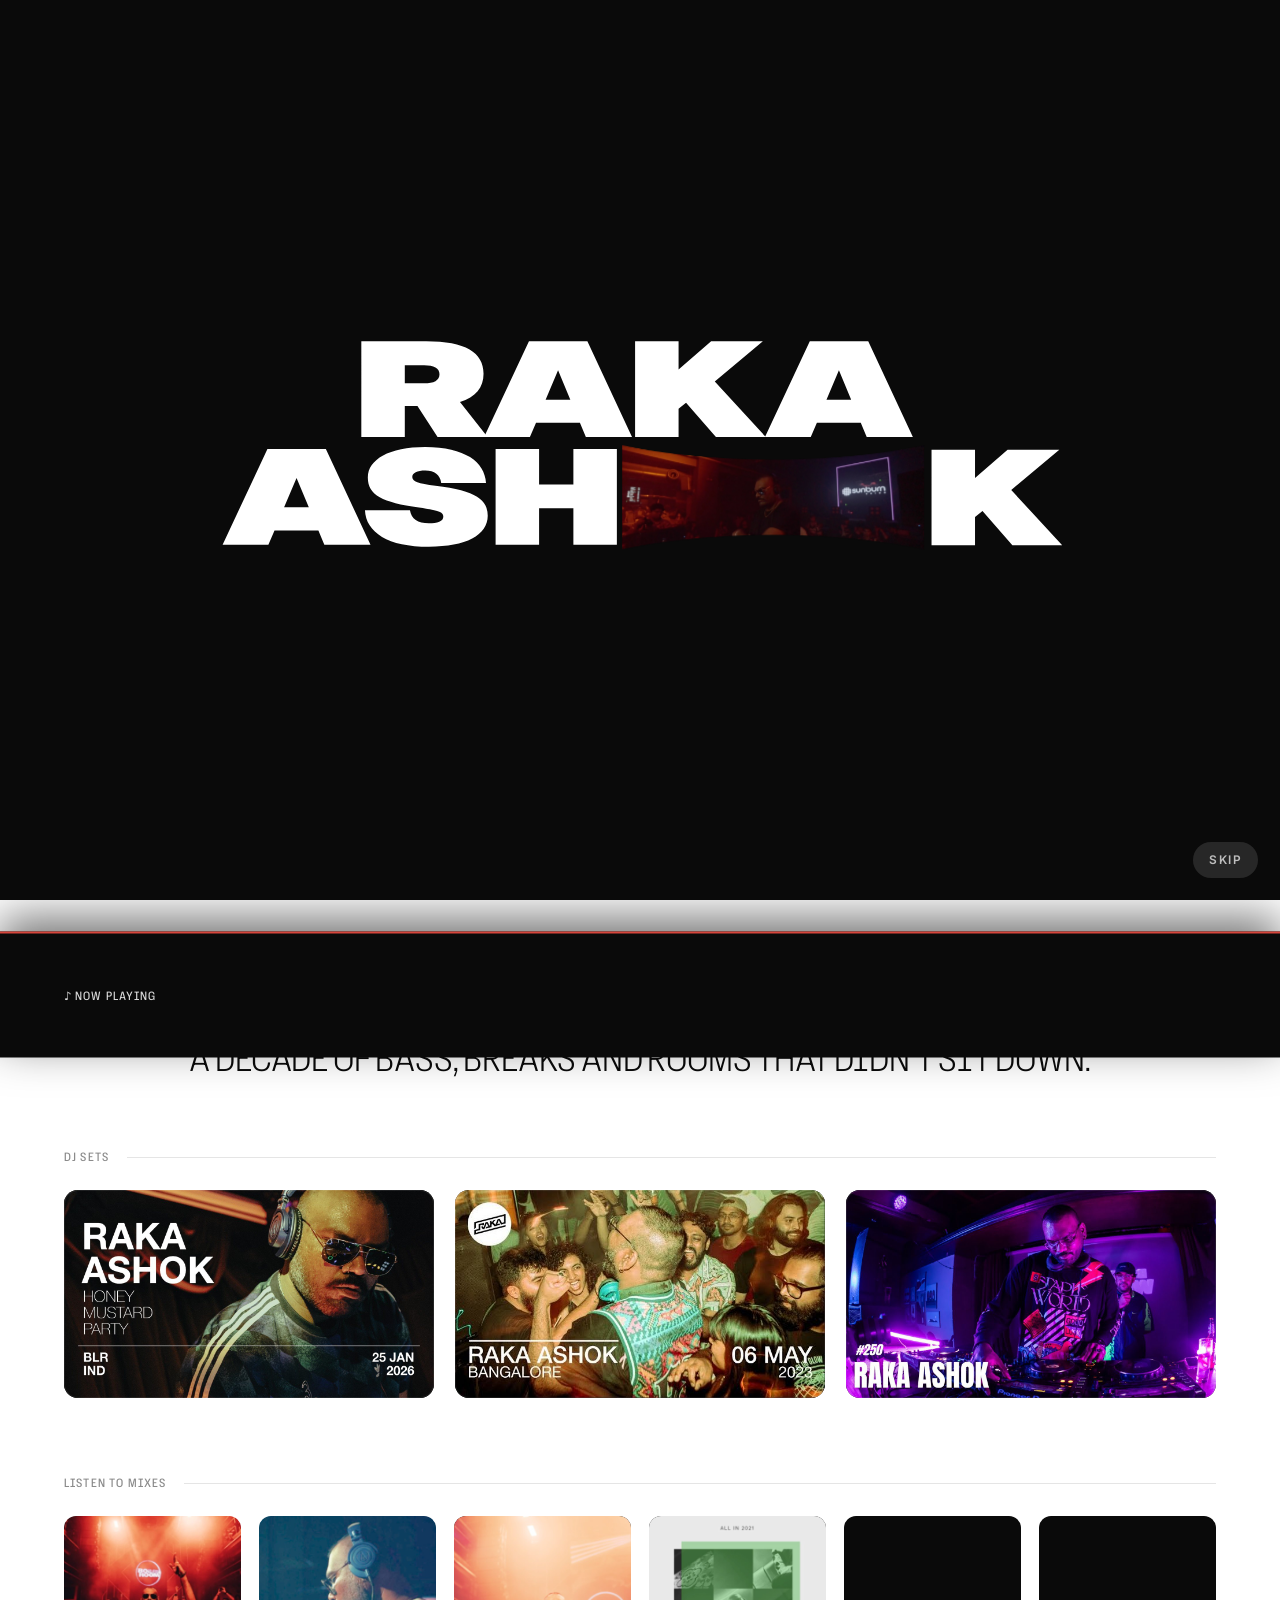
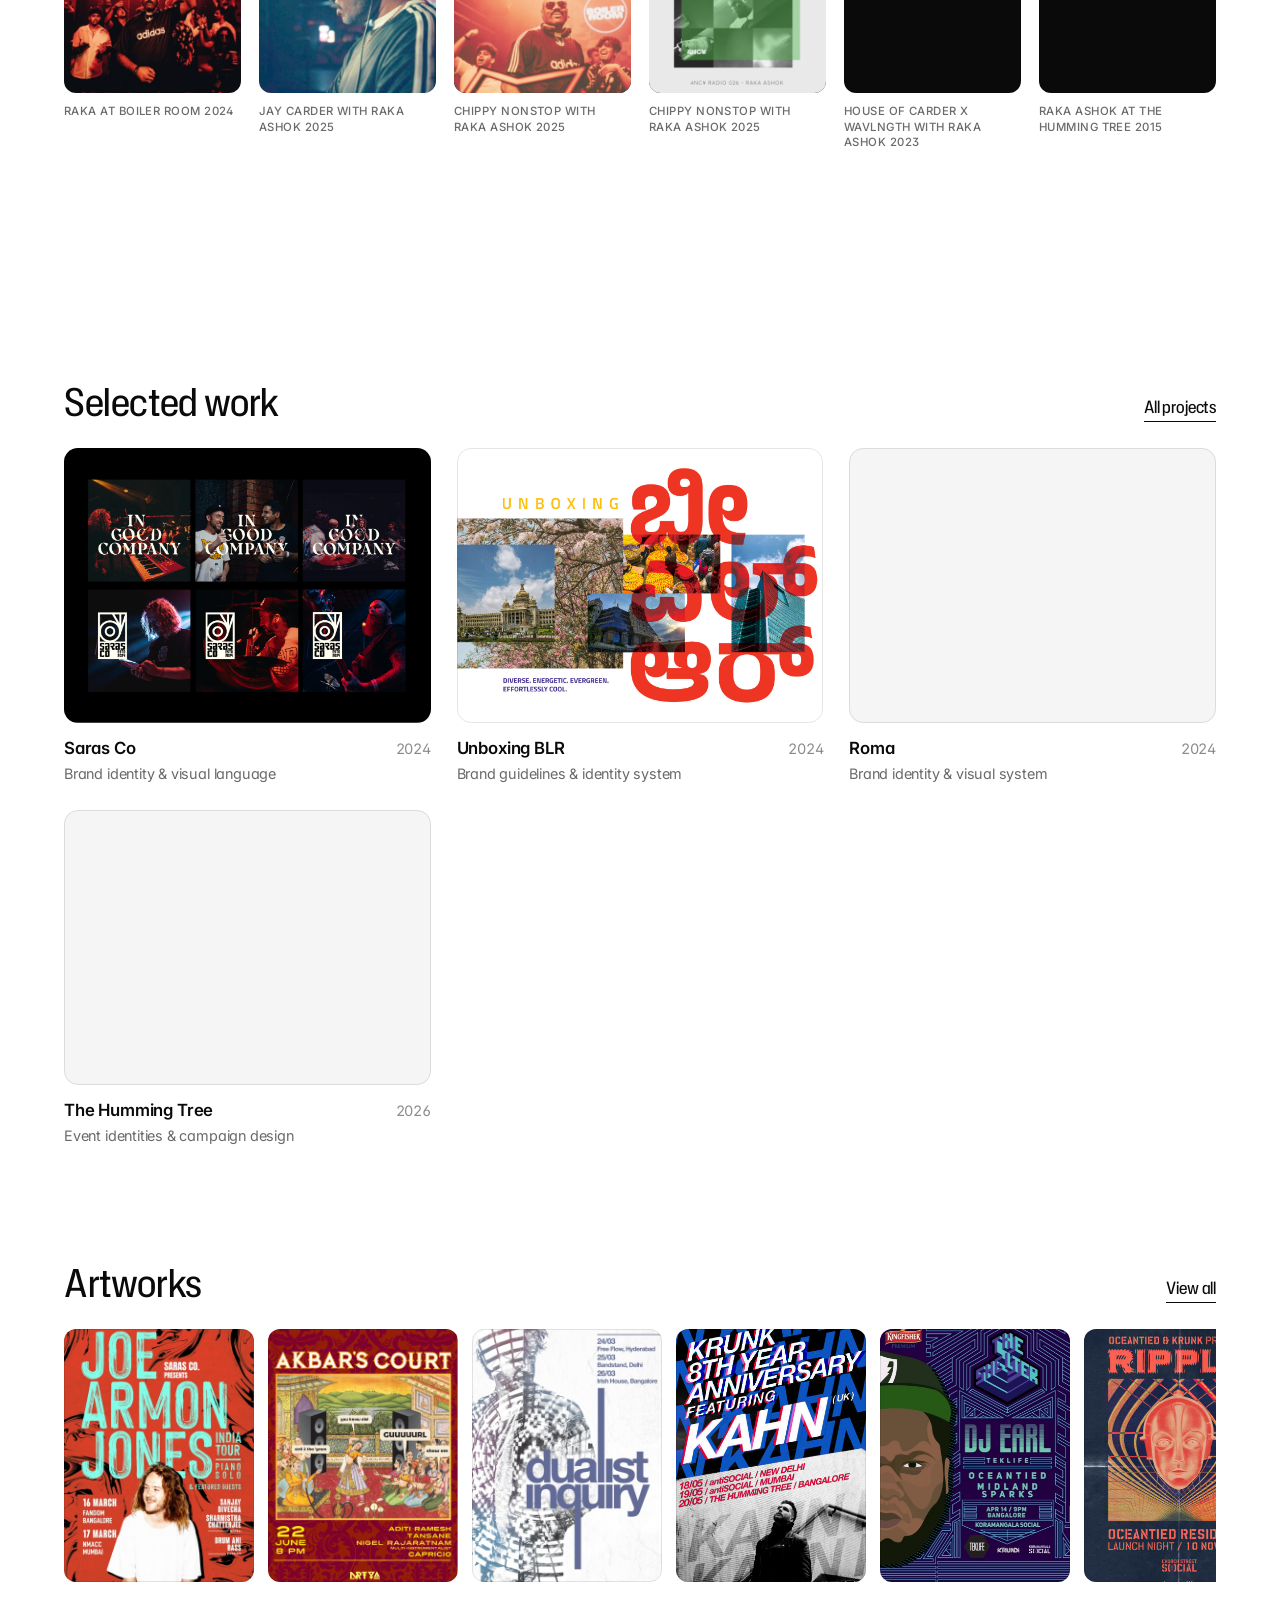
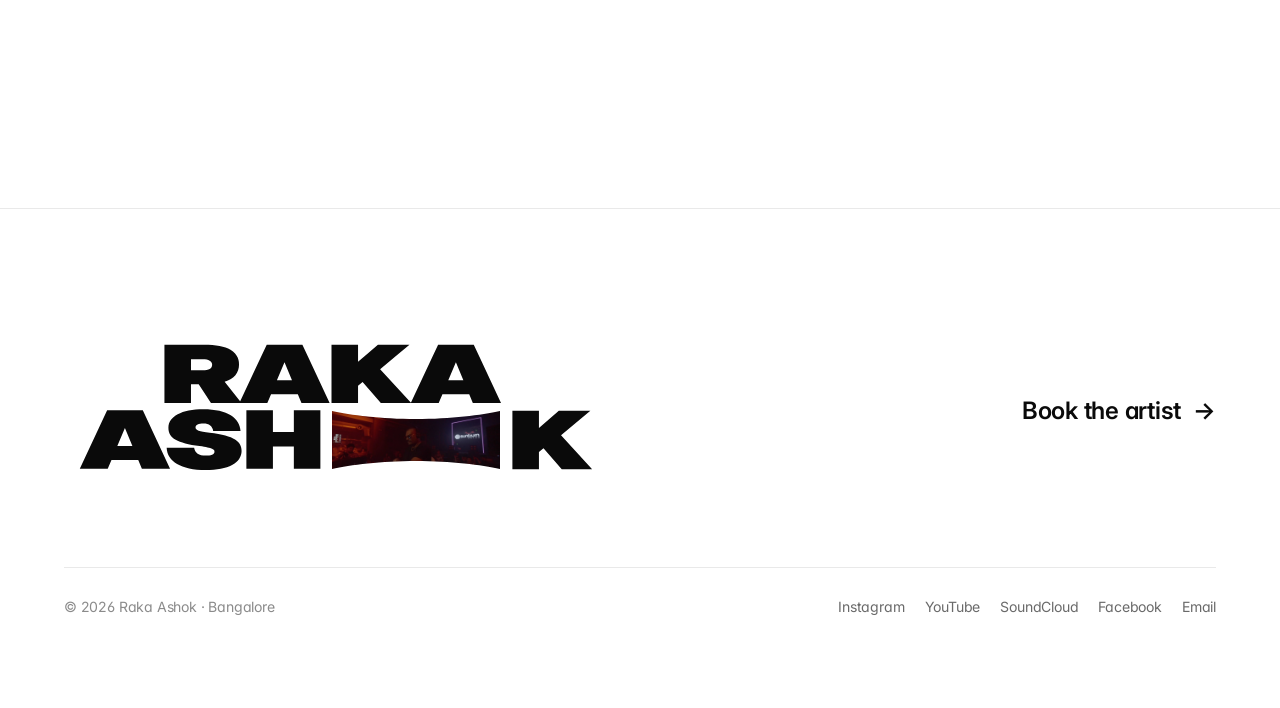
==== commit 560dc36d: "Hero sound: gate widget.load() on READY (mirror the Music page's play logic - last shot at SoundClou" ====
--- a/index.html
+++ b/index.html
@@ -11,7 +11,7 @@
 <link rel="preconnect" href="https://fonts.gstatic.com" crossorigin>
 <link href="https://fonts.googleapis.com/css2?family=Inter:opsz,wght@14..32,100..900&display=swap" rel="stylesheet">
 
-<link rel="stylesheet" href="css/style.css?v=28">
+<link rel="stylesheet" href="css/style.css?v=29">
 </head>
 <body data-page="home">
 
@@ -152,16 +152,17 @@
 <!-- hero audio: EXACT same player structure as the Music page (which plays on iOS).
      Hidden (translated down) on desktop; on phones it slides up when sound starts -
      iOS only starts audio in a widget that is actually visible on screen. -->
-<div class="player hero-player" id="hero-player" aria-label="Music player">
+<div class="player hero-player" id="hero-player" aria-label="Now playing">
   <div class="player__inner">
+    <span class="hero-player__tag">♪ Now playing</span>
     <iframe id="hero-sc" allow="autoplay" frameborder="no" title="SoundCloud player"
-      src="https://w.soundcloud.com/player/?url=https%3A%2F%2Fsoundcloud.com%2Frakaashok&auto_play=false&visual=false&hide_related=true&show_comments=false&show_teaser=false&color=%230a0a0a"></iframe>
+      src="https://w.soundcloud.com/player/?url=https%3A%2F%2Fsoundcloud.com%2Frakaashok&auto_play=false&visual=false&hide_related=true&show_comments=false&show_teaser=false&color=%23d6453b"></iframe>
   </div>
 </div>
 <script src="js/music.js"></script>
 <script src="https://w.soundcloud.com/player/api.js"></script>
 <script src="js/react-map.js?v=2"></script>
-<script src="js/hero-sound.js?v=12"></script>
+<script src="js/hero-sound.js?v=13"></script>
 <script src="js/agentation-dev.js?v=1"></script><!-- dev-only (localhost); trialling agentation -->
 </body>
 </html>
--- a/css/style.css
+++ b/css/style.css
@@ -549,6 +549,17 @@
   body.player-open{padding-bottom:138px}
 }
 
+/* hero "now playing" bar - forced dark + brand-red accent (the SoundCloud iframe itself is a locked
+   cross-origin frame, so this brands the wrapper; the play/progress colour is set to the brand red). */
+.hero-player{background:#0a0a0a;backdrop-filter:none;-webkit-backdrop-filter:none;
+  border-top:2px solid #d6453b;box-shadow:0 -14px 46px rgba(0,0,0,.55)}
+.hero-player .player__inner{gap:14px}
+.hero-player__tag{flex:none;font-family:"Hubot Sans VF","Hubot SemiCond","Inter",system-ui,sans-serif;
+  font-variation-settings:"wght" 480;text-transform:uppercase;letter-spacing:.09em;font-size:.72rem;
+  color:#fff;white-space:nowrap;opacity:.85}
+.hero-player .player__inner iframe{height:104px;border-radius:8px}
+@media(max-width:768px){ .hero-player{background:#0a0a0a} .hero-player__tag{display:none} }
+
 /* dark mode: lift grayscale client logos so they read on dark bg */
 [data-theme="dark"] .belt__logo{filter:invert(1) grayscale(1) brightness(1.7) contrast(1.1)}
 
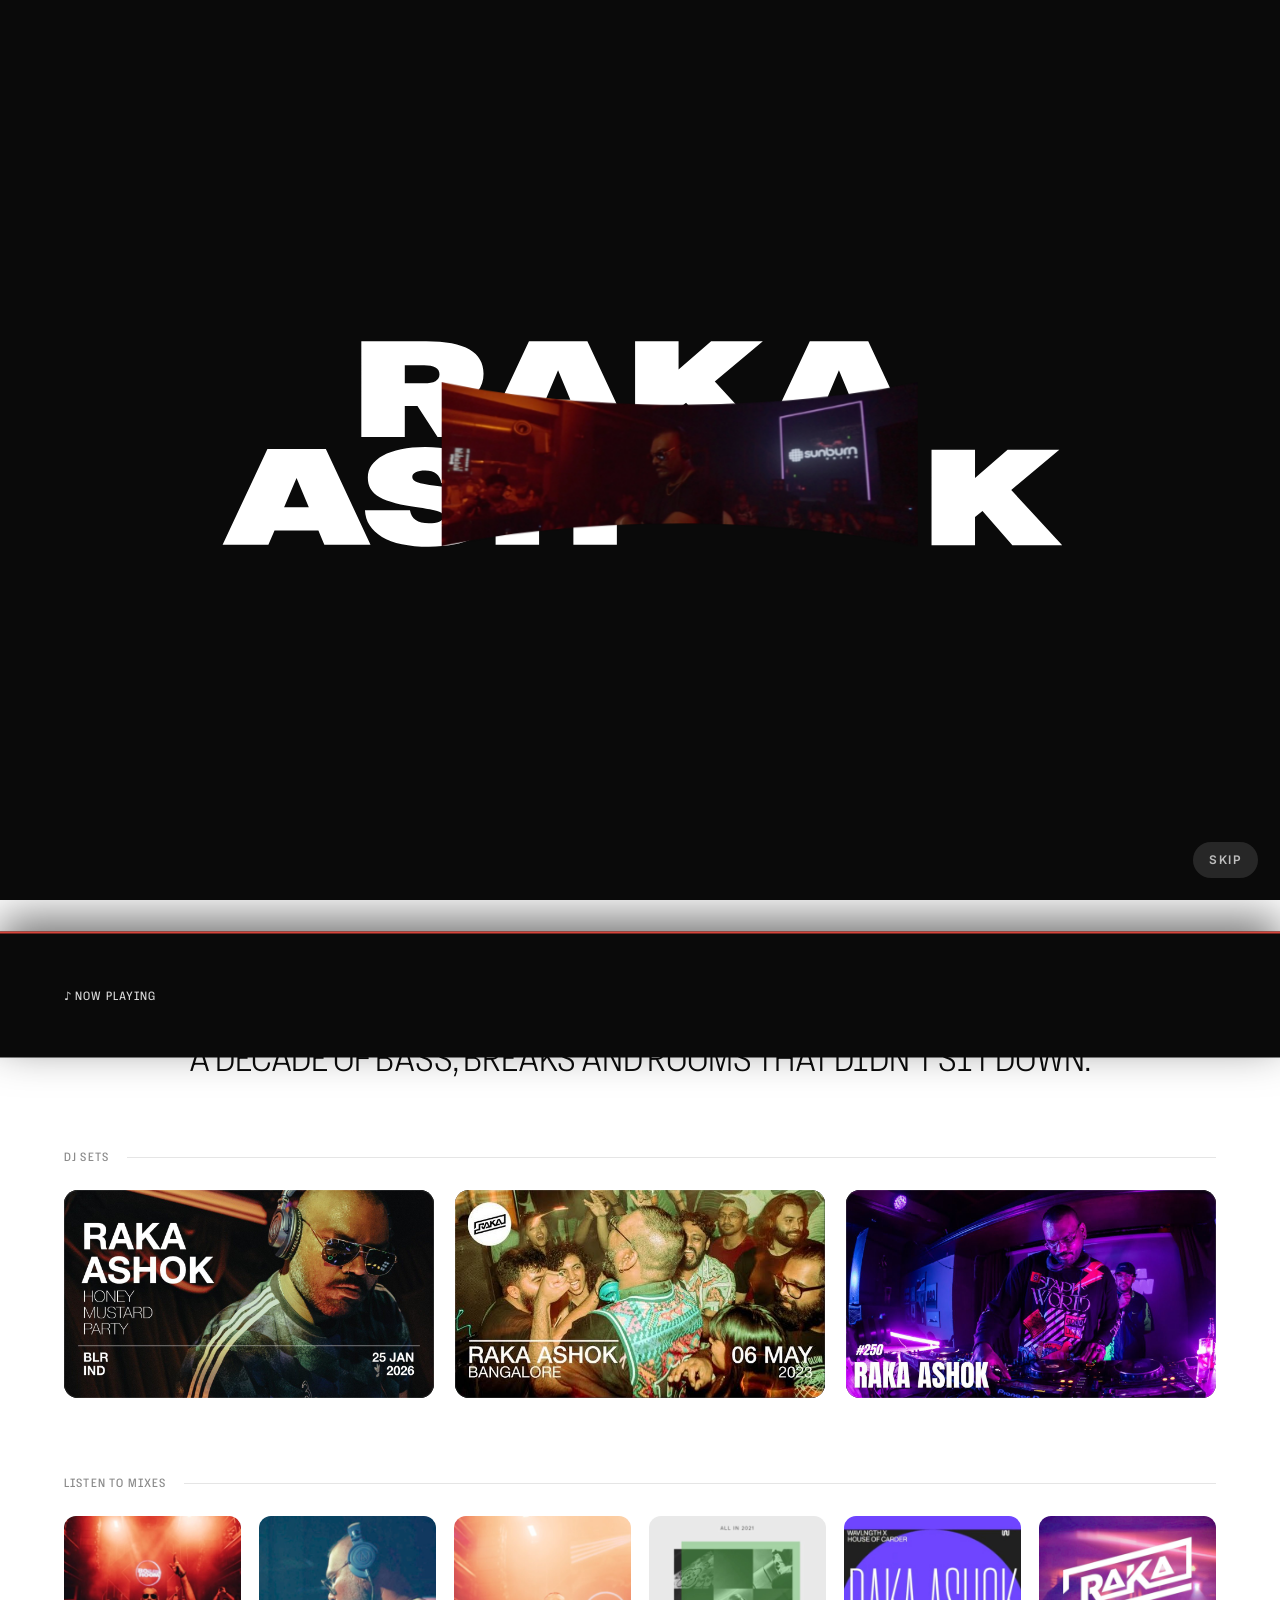
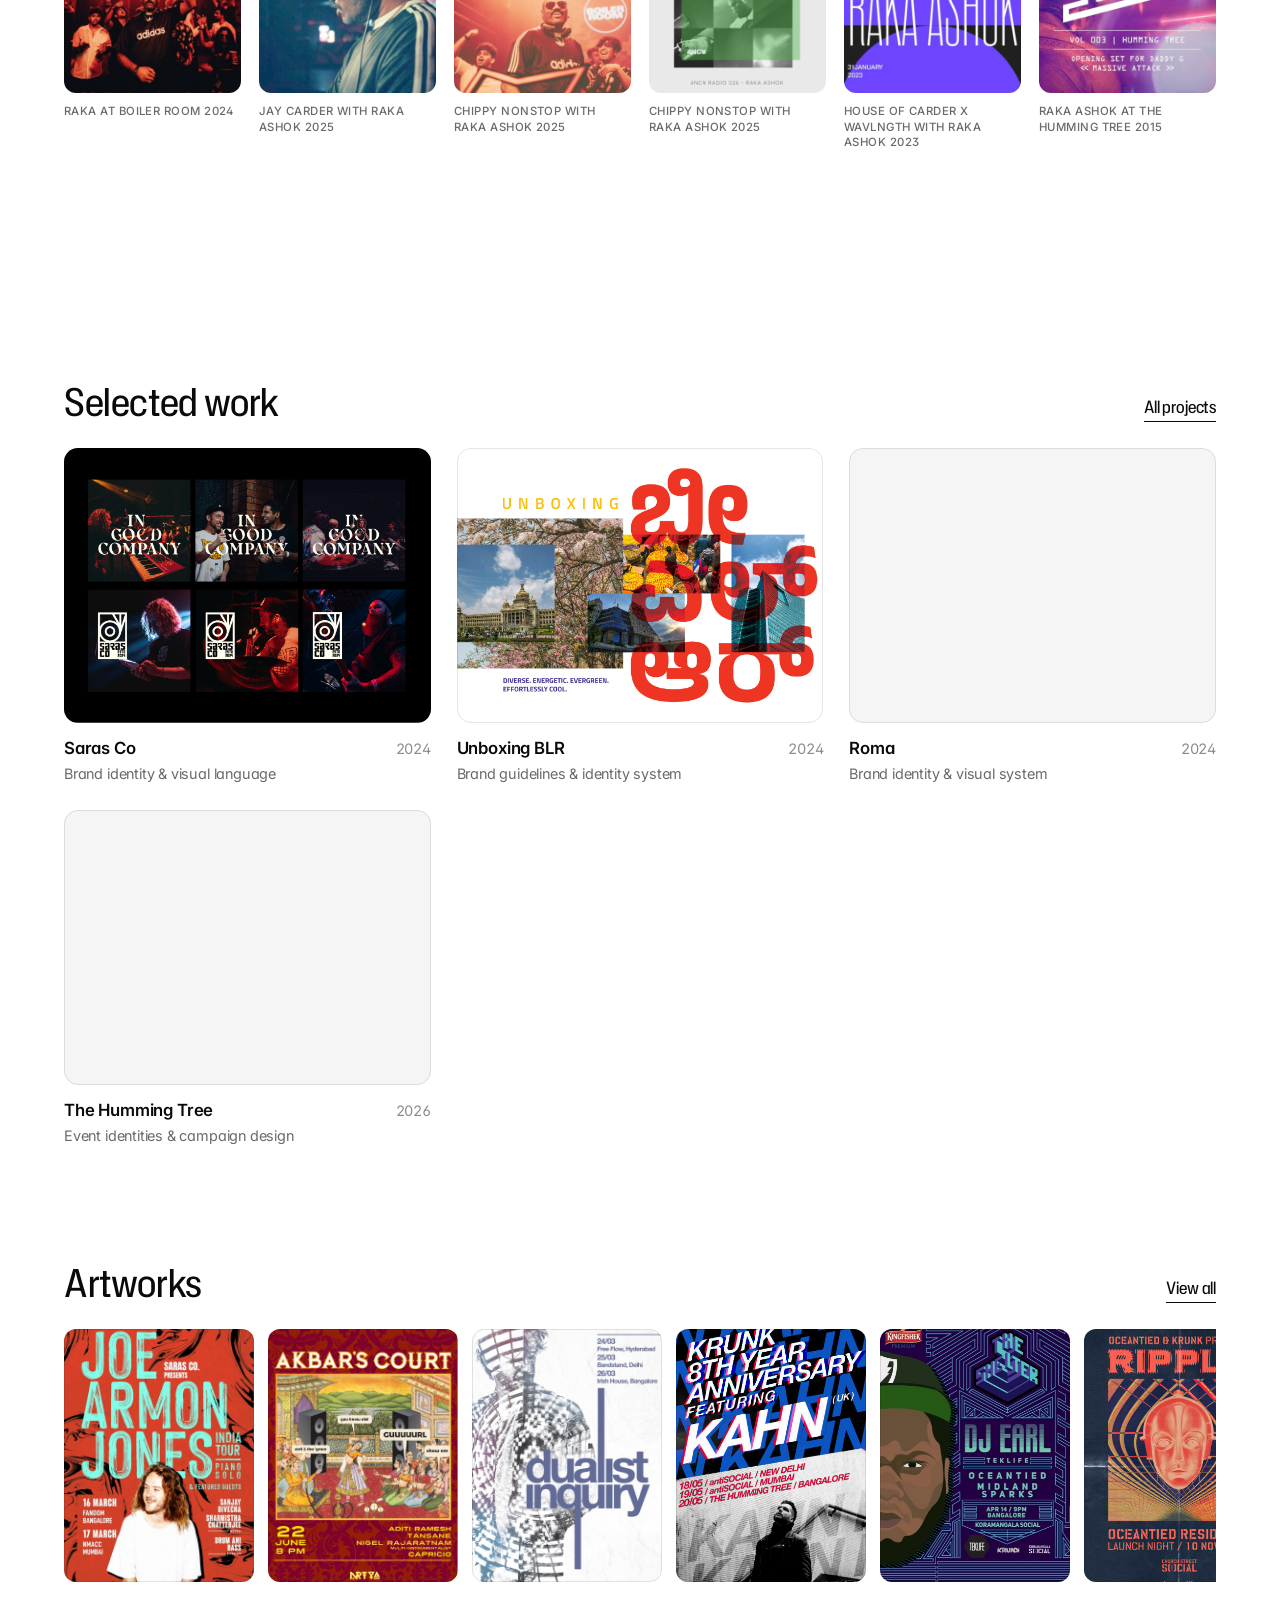
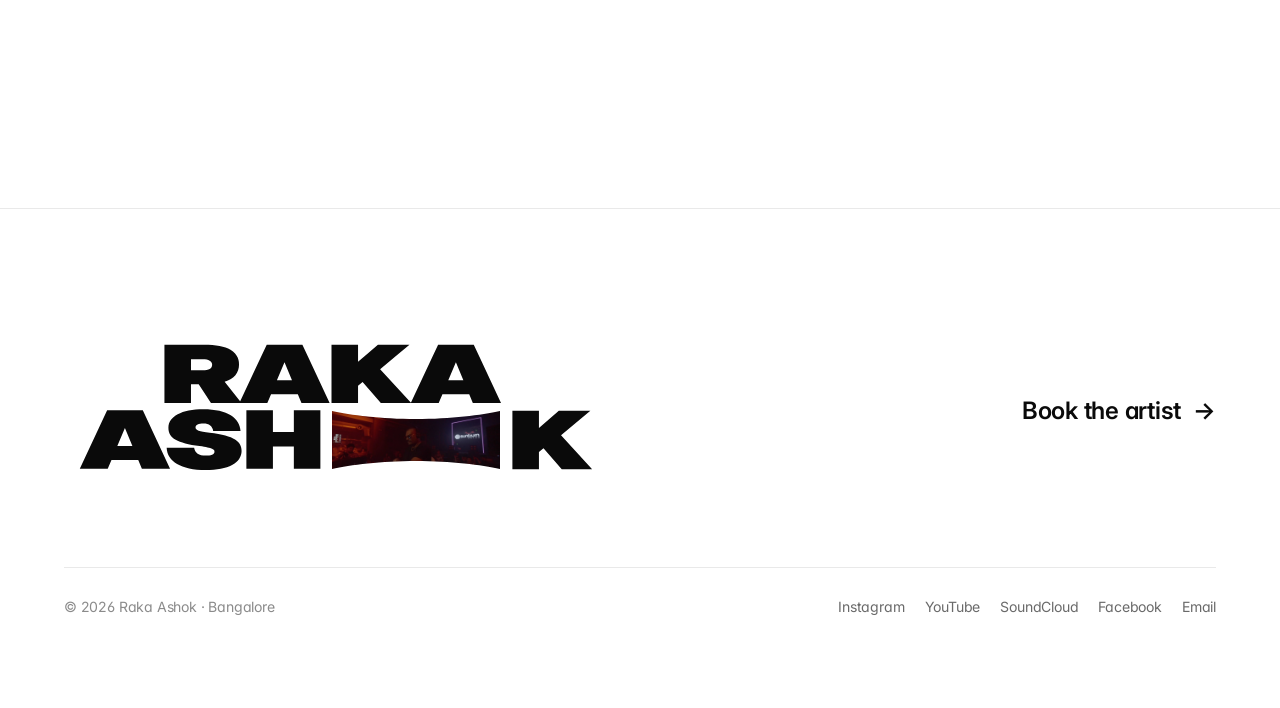
==== commit 869ffdb5: "Hubot Sans for all display headings site-wide (h1-h3/.display/.eyebrow) - Artworks, About (headings " ====
--- a/index.html
+++ b/index.html
@@ -11,7 +11,7 @@
 <link rel="preconnect" href="https://fonts.gstatic.com" crossorigin>
 <link href="https://fonts.googleapis.com/css2?family=Inter:opsz,wght@14..32,100..900&display=swap" rel="stylesheet">
 
-<link rel="stylesheet" href="css/style.css?v=29">
+<link rel="stylesheet" href="css/style.css?v=30">
 </head>
 <body data-page="home">
 
@@ -144,7 +144,7 @@
   <button class="intro__skip" id="introSkip" type="button">Skip</button>
 </div>
 
-<script src="js/site.js?v=3"></script>
+<script src="js/site.js?v=4"></script>
 <script src="js/intro.js?v=5"></script>
 <script src="js/work.js?v=4"></script>
 <script src="js/posters.js"></script>
--- a/css/style.css
+++ b/css/style.css
@@ -98,6 +98,12 @@
 .display{font-size:var(--fs-display);font-weight:700;line-height:.96;letter-spacing:-.035em}
 h1,.h1{font-size:var(--fs-h1);font-weight:700;line-height:1.02;letter-spacing:-.03em}
 h2,.h2{font-size:var(--fs-h2);font-weight:650;line-height:1.08;letter-spacing:-.02em}
+/* Hubot Sans (the hero-tagline typeface) for all display headings site-wide; body copy stays Inter */
+h1,.h1,h2,.h2,h3,.h3,.display,.eyebrow{font-family:"Hubot Sans VF","Hubot SemiCond","Inter",system-ui,sans-serif}
+/* graceful, slower dark<->light crossfade - only while toggling (class added by site.js), never on hover */
+html.theme-anim,html.theme-anim *,html.theme-anim *::before,html.theme-anim *::after{
+  transition:background-color .7s var(--ease),color .7s var(--ease),border-color .7s var(--ease),
+    fill .7s var(--ease),stroke .7s var(--ease),box-shadow .7s var(--ease),outline-color .7s var(--ease) !important}
 .lead{font-size:var(--fs-lead);line-height:1.32;color:var(--muted-2);font-weight:420;letter-spacing:-.015em;max-width:30ch}
 .muted{color:var(--muted)}
 .display,h1,.h1,h2,.h2,h3{text-wrap:balance}
